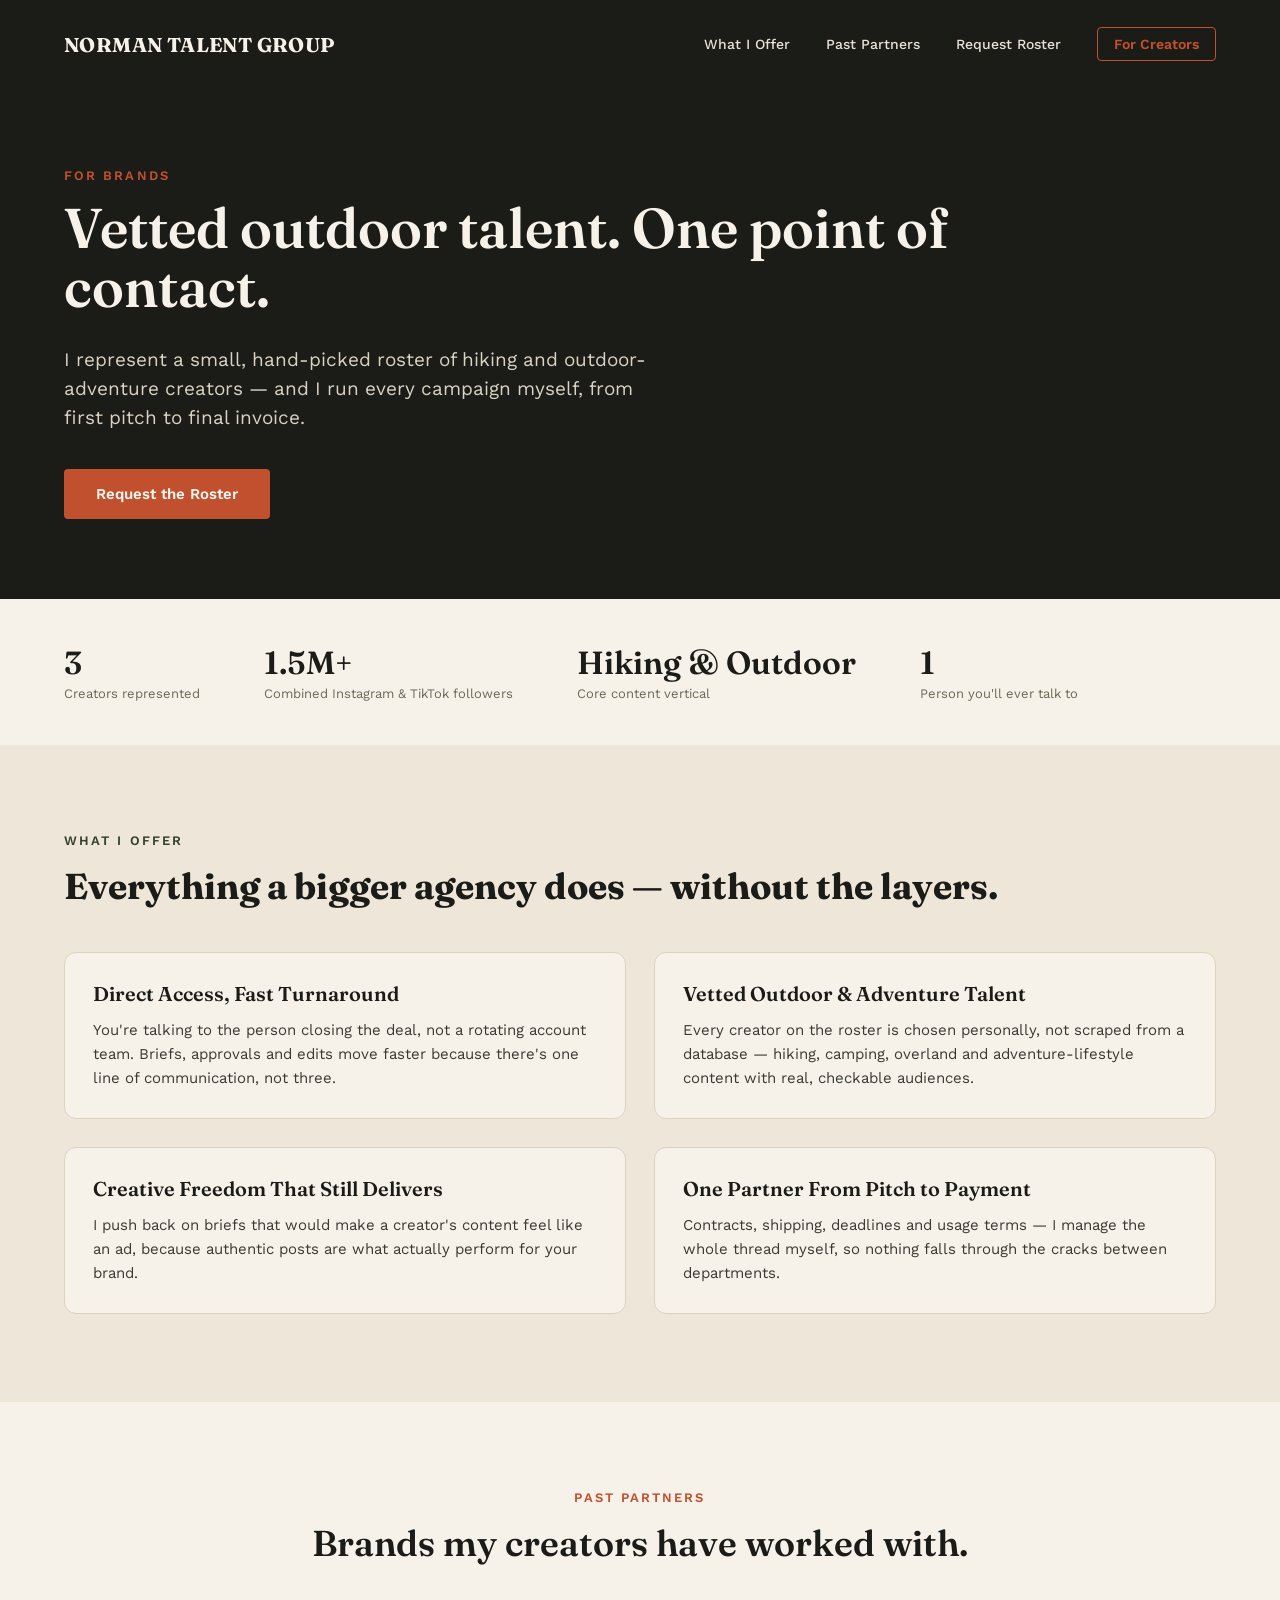
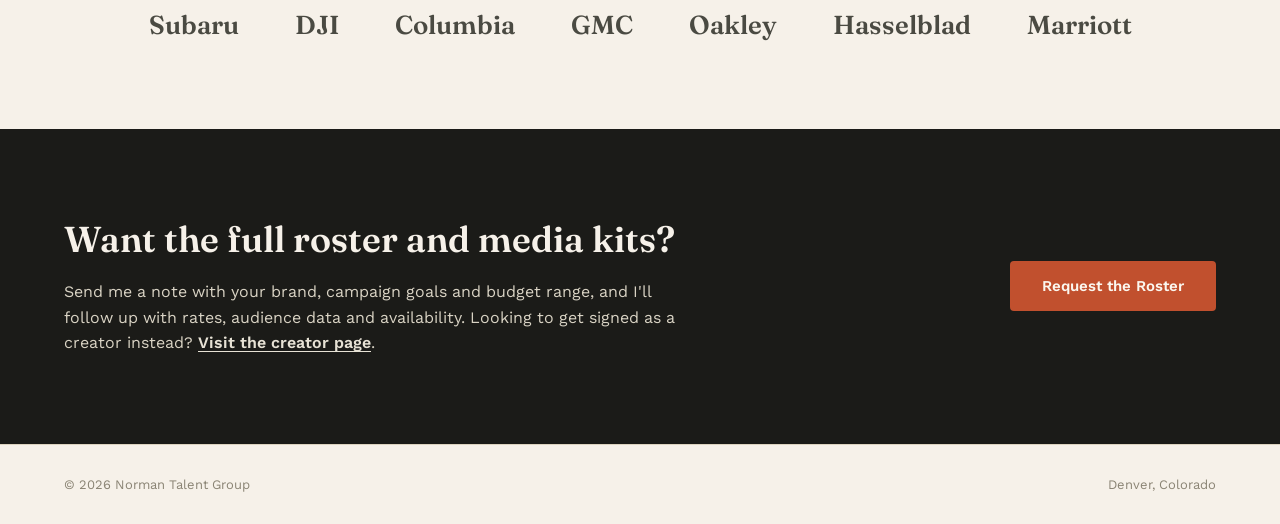
==== for-brands.html @ 7c5a6d5e "Add for-brands.html with initial content" ====
<!doctype html>
<html lang="en">
<head>
<meta charset="utf-8">
<meta name="viewport" content="width=device-width, initial-scale=1">
<title>Norman Talent Group — For Brands</title>
<link rel="stylesheet" href="https://fonts.googleapis.com/css2?family=Fraunces:opsz,wght@9..144,500;9..144,600;9..144,700&family=Work+Sans:wght@400;500;600&display=swap">
<link rel="stylesheet" href="style.css">
</head>
<body>

<div class="nav-bar">
  <div class="nav-inner">
    <a href="index.html" class="nav-logo">NORMAN TALENT GROUP</a>
    <nav class="nav-links">
      <a href="#offer">What I Offer</a>
      <a href="#brand-partners">Past Partners</a>
      <a href="#request">Request Roster</a>
      <a href="index.html" class="nav-cta">For Creators</a>
    </nav>
  </div>

  <div class="hero" style="padding:80px 64px;">
    <div class="hero-inner">
      <div class="eyebrow rust">For Brands</div>
      <h1 style="font-size:56px;">Vetted outdoor talent. One point of contact.</h1>
      <p>I represent a small, hand-picked roster of hiking and outdoor-adventure creators — and I run every campaign myself, from first pitch to final invoice.</p>
      <a href="mailto:partnerships@normantalentgroup.com" class="btn">Request the Roster</a>
    </div>
  </div>
</div>

<div class="stats-bar">
  <div><div class="stat-num">3</div><div class="stat-label">Creators represented</div></div>
  <div><div class="stat-num">1.5M+</div><div class="stat-label">Combined Instagram &amp; TikTok followers</div></div>
  <div><div class="stat-num">Hiking &amp; Outdoor</div><div class="stat-label">Core content vertical</div></div>
  <div><div class="stat-num">1</div><div class="stat-label">Person you'll ever talk to</div></div>
</div>

<div class="offer-section" id="offer">
  <div class="eyebrow pine" style="max-width:1440px;margin:0 auto 16px auto;">What I Offer</div>
  <h2>Everything a bigger agency does — without the layers.</h2>
  <div class="offer-grid">
    <div class="offer-card">
      <h3>Direct Access, Fast Turnaround</h3>
      <p>You're talking to the person closing the deal, not a rotating account team. Briefs, approvals and edits move faster because there's one line of communication, not three.</p>
    </div>
    <div class="offer-card">
      <h3>Vetted Outdoor &amp; Adventure Talent</h3>
      <p>Every creator on the roster is chosen personally, not scraped from a database — hiking, camping, overland and adventure-lifestyle content with real, checkable audiences.</p>
    </div>
    <div class="offer-card">
      <h3>Creative Freedom That Still Delivers</h3>
      <p>I push back on briefs that would make a creator's content feel like an ad, because authentic posts are what actually perform for your brand.</p>
    </div>
    <div class="offer-card">
      <h3>One Partner From Pitch to Payment</h3>
      <p>Contracts, shipping, deadlines and usage terms — I manage the whole thread myself, so nothing falls through the cracks between departments.</p>
    </div>
  </div>
</div>

<div class="brands-section" id="brand-partners">
  <div class="eyebrow rust">Past Partners</div>
  <h2>Brands my creators have worked with.</h2>
  <div class="brand-wall">
    <div>Subaru</div>
    <div>DJI</div>
    <div>Columbia</div>
    <div>GMC</div>
    <div>Oakley</div>
    <div>Hasselblad</div>
    <div>Marriott</div>
  </div>
</div>

<div class="dark-section" id="request">
  <div class="request-band" style="padding:0;">
    <div>
      <h2>Want the full roster and media kits?</h2>
      <p>Send me a note with your brand, campaign goals and budget range, and I'll follow up with rates, audience data and availability. Looking to get signed as a creator instead? <a href="index.html" class="link-underline" style="font-weight:600;color:#E7E2D5;">Visit the creator page</a>.</p>
    </div>
    <a href="mailto:partnerships@normantalentgroup.com" class="btn" style="white-space:nowrap;">Request the Roster</a>
  </div>
</div>

<footer>
  <div>© 2026 Norman Talent Group</div>
  <div>Denver, Colorado</div>
</footer>

</body>
</html>
---- style.css ----
:root {
  --ink: #1B1B18;
  --paper: #F6F1E9;
  --paper-dim: #EDE6D9;
  --rust: #C1502E;
  --pine: #33422B;
  --line: #DCD3BF;
}

* { box-sizing: border-box; }

body {
  margin: 0;
  font-family: 'Work Sans', sans-serif;
  color: var(--ink);
  background: var(--paper);
}

a { color: inherit; text-decoration: none; }
a.link-underline { text-decoration: underline; text-underline-offset: 3px; }

h1, h2, h3 { font-family: 'Fraunces', serif; margin: 0; }

.eyebrow {
  font-size: 13px;
  letter-spacing: 0.16em;
  text-transform: uppercase;
  font-weight: 600;
  margin-bottom: 16px;
}
.eyebrow.rust { color: var(--rust); }
.eyebrow.pine { color: var(--pine); }

.section { padding: 88px 64px; }
.section-narrow { max-width: 1440px; margin: 0 auto; }

.btn {
  display: inline-block;
  background: var(--rust);
  color: #FBF7EF;
  padding: 16px 32px;
  border-radius: 4px;
  font-weight: 600;
  font-size: 15px;
  border: none;
  cursor: pointer;
}

/* NAV */
.nav-bar { background: var(--ink); color: var(--paper); }
.nav-inner {
  display: flex;
  align-items: center;
  justify-content: space-between;
  padding: 0 64px;
  height: 88px;
  max-width: 1440px;
  margin: 0 auto;
}
.nav-logo { font-family: 'Fraunces', serif; font-weight: 700; font-size: 20px; letter-spacing: 0.02em; color: var(--paper); }
.nav-links { display: flex; gap: 36px; align-items: center; flex-wrap: wrap; }
.nav-links a { font-size: 14px; font-weight: 500; color: #E7E2D5; }
.nav-cta { font-weight: 600 !important; color: var(--rust) !important; border: 1px solid var(--rust); padding: 8px 16px; border-radius: 4px; }

/* HERO */
.hero {
  background: var(--ink);
  color: var(--paper);
  padding: 96px 64px;
}
.hero-inner { max-width: 1000px; margin: 0 auto 0 0; }
.hero h1 { font-weight: 600; font-size: 72px; line-height: 1.05; margin-bottom: 28px; }
.hero p { font-size: 19px; line-height: 1.55; max-width: 600px; color: #D9D3C4; margin: 0 0 36px 0; }

/* STORY */
.story {
  display: flex;
  align-items: center;
  gap: 72px;
  padding: 88px 64px;
  max-width: 1440px;
  margin: 0 auto;
  flex-wrap: wrap;
}
.story-text { flex: 1.1; min-width: 320px; }
.story-text h2 { font-size: 36px; font-weight: 600; margin-bottom: 20px; line-height: 1.15; }
.story-text p { font-size: 16px; line-height: 1.65; color: #3A3A34; max-width: 520px; margin: 0; }
.story-photo {
  flex: 1;
  min-width: 280px;
  height: 320px;
  border: 1px solid var(--line);
  border-radius: 10px;
  display: flex; align-items: center; justify-content: center;
  color: #9A9484; font-size: 14px; background: #EFE9DC;
}

/* ROSTER */
.roster-section { background: var(--paper-dim); padding: 88px 64px; }
.roster-section h2 { font-size: 40px; font-weight: 600; margin-bottom: 48px; }
.roster-grid { display: flex; gap: 28px; max-width: 1440px; margin: 0 auto; flex-wrap: wrap; }
.creator-card { flex: 1; min-width: 280px; background: var(--paper); border: 1px solid var(--line); border-radius: 12px; overflow: hidden; }
.creator-photo { height: 190px; background: #DCD3BF; display: flex; align-items: center; justify-content: center; color: #8A8474; font-size: 13px; }
.creator-body { padding: 26px; }
.creator-body h3 { font-size: 23px; margin-bottom: 4px; }
.creator-handle { font-size: 13px; color: var(--rust); font-weight: 600; margin-bottom: 14px; }
.creator-body p { font-size: 14px; color: #3A3A34; line-height: 1.5; margin: 0 0 18px 0; min-height: 63px; }
.creator-stats { display: flex; gap: 18px; border-top: 1px solid var(--line); padding-top: 14px; flex-wrap: wrap; }
.creator-stats .num { font-size: 19px; font-weight: 600; }
.creator-stats .label { font-size: 11px; color: #8A8474; }

/* BRANDS */
.brands-section { padding: 88px 64px; text-align: center; max-width: 1440px; margin: 0 auto; }
.brands-section h2 { font-size: 36px; font-weight: 600; margin-bottom: 44px; }
.brand-wall { display: flex; flex-wrap: wrap; justify-content: center; align-items: center; gap: 56px; }
.brand-wall div { font-family: 'Fraunces', serif; font-size: 26px; font-weight: 600; color: #4A4A42; }

/* SERVICES / OFFER */
.dark-section { background: var(--ink); color: var(--paper); padding: 88px 64px; }
.dark-section h2 { font-size: 36px; font-weight: 600; margin-bottom: 44px; max-width: 1440px; }
.services-grid, .offer-grid { display: flex; gap: 40px; max-width: 1440px; margin: 0 auto; flex-wrap: wrap; }
.services-grid > div, .offer-grid > div { flex: 1; min-width: 240px; }
.services-grid h3, .offer-card h3 { font-size: 20px; font-weight: 600; margin-bottom: 12px; }
.services-grid p { font-size: 15px; line-height: 1.6; color: #D9D3C4; margin: 0; }

.offer-grid { display: grid; grid-template-columns: 1fr 1fr; gap: 28px; max-width: 1440px; margin: 0 auto; }
.offer-card { background: var(--paper); border: 1px solid var(--line); border-radius: 12px; padding: 28px; }
.offer-card p { font-size: 15px; line-height: 1.6; color: #3A3A34; margin: 0; }
.offer-section { background: var(--paper-dim); padding: 88px 64px; }
.offer-section h2 { max-width: 1440px; margin: 0 auto 44px auto; font-size: 36px; }

/* CONTACT */
.contact-section { padding: 80px 64px; display: flex; gap: 80px; max-width: 1440px; margin: 0 auto; flex-wrap: wrap; }
.contact-text { flex: 1; min-width: 300px; }
.contact-text h2 { font-size: 36px; font-weight: 600; margin-bottom: 18px; }
.contact-text p { font-size: 16px; line-height: 1.6; color: #3A3A34; max-width: 420px; margin: 0 0 22px 0; }
.contact-email { font-family: 'Fraunces', serif; font-size: 21px; font-weight: 600; color: var(--rust); }
.contact-form { flex: 1; min-width: 300px; display: flex; flex-direction: column; gap: 14px; }
.form-field { display: flex; flex-direction: column; gap: 6px; }
.form-field label { font-size: 13px; font-weight: 500; color: #3A3A34; }
.form-field input, .form-field textarea {
  border: 1px solid var(--line); border-radius: 4px; padding: 10px 12px;
  font-size: 14px; background: #FFFFFF; font-family: 'Work Sans', sans-serif;
}
.form-field input { height: 40px; padding: 0 12px; }

/* REQUEST (brands page CTA band) */
.request-band {
  background: var(--ink); color: var(--paper);
  padding: 80px 64px; display: flex; align-items: center; justify-content: space-between;
  gap: 64px; max-width: 1440px; margin: 0 auto; flex-wrap: wrap;
}
.request-band h2 { font-size: 36px; font-weight: 600; margin-bottom: 18px; max-width: 640px; }
.request-band p { font-size: 16px; line-height: 1.6; color: #D9D3C4; margin: 0; max-width: 640px; }

/* STATS BAR */
.stats-bar { display: flex; gap: 64px; align-items: center; padding: 44px 64px; max-width: 1440px; margin: 0 auto; flex-wrap: wrap; }
.stats-bar .stat-num { font-family: 'Fraunces', serif; font-size: 32px; font-weight: 600; }
.stats-bar .stat-label { font-size: 13px; color: #6E6858; margin-top: 4px; }

/* FOOTER */
footer {
  border-top: 1px solid var(--line);
  padding: 32px 64px;
  display: flex; align-items: center; justify-content: space-between;
  font-size: 13px; color: #8A8474;
  max-width: 1440px; margin: 0 auto; flex-wrap: wrap; gap: 8px;
}

@media (max-width: 860px) {
  .nav-inner { flex-direction: column; align-items: flex-start; height: auto; padding: 20px 24px; gap: 16px; }
  .nav-links { gap: 18px; }
  .hero, .section, .roster-section, .dark-section, .offer-section, .brands-section, .story, .contact-section, .request-band { padding-left: 24px; padding-right: 24px; }
  .hero h1 { font-size: 44px; }
}
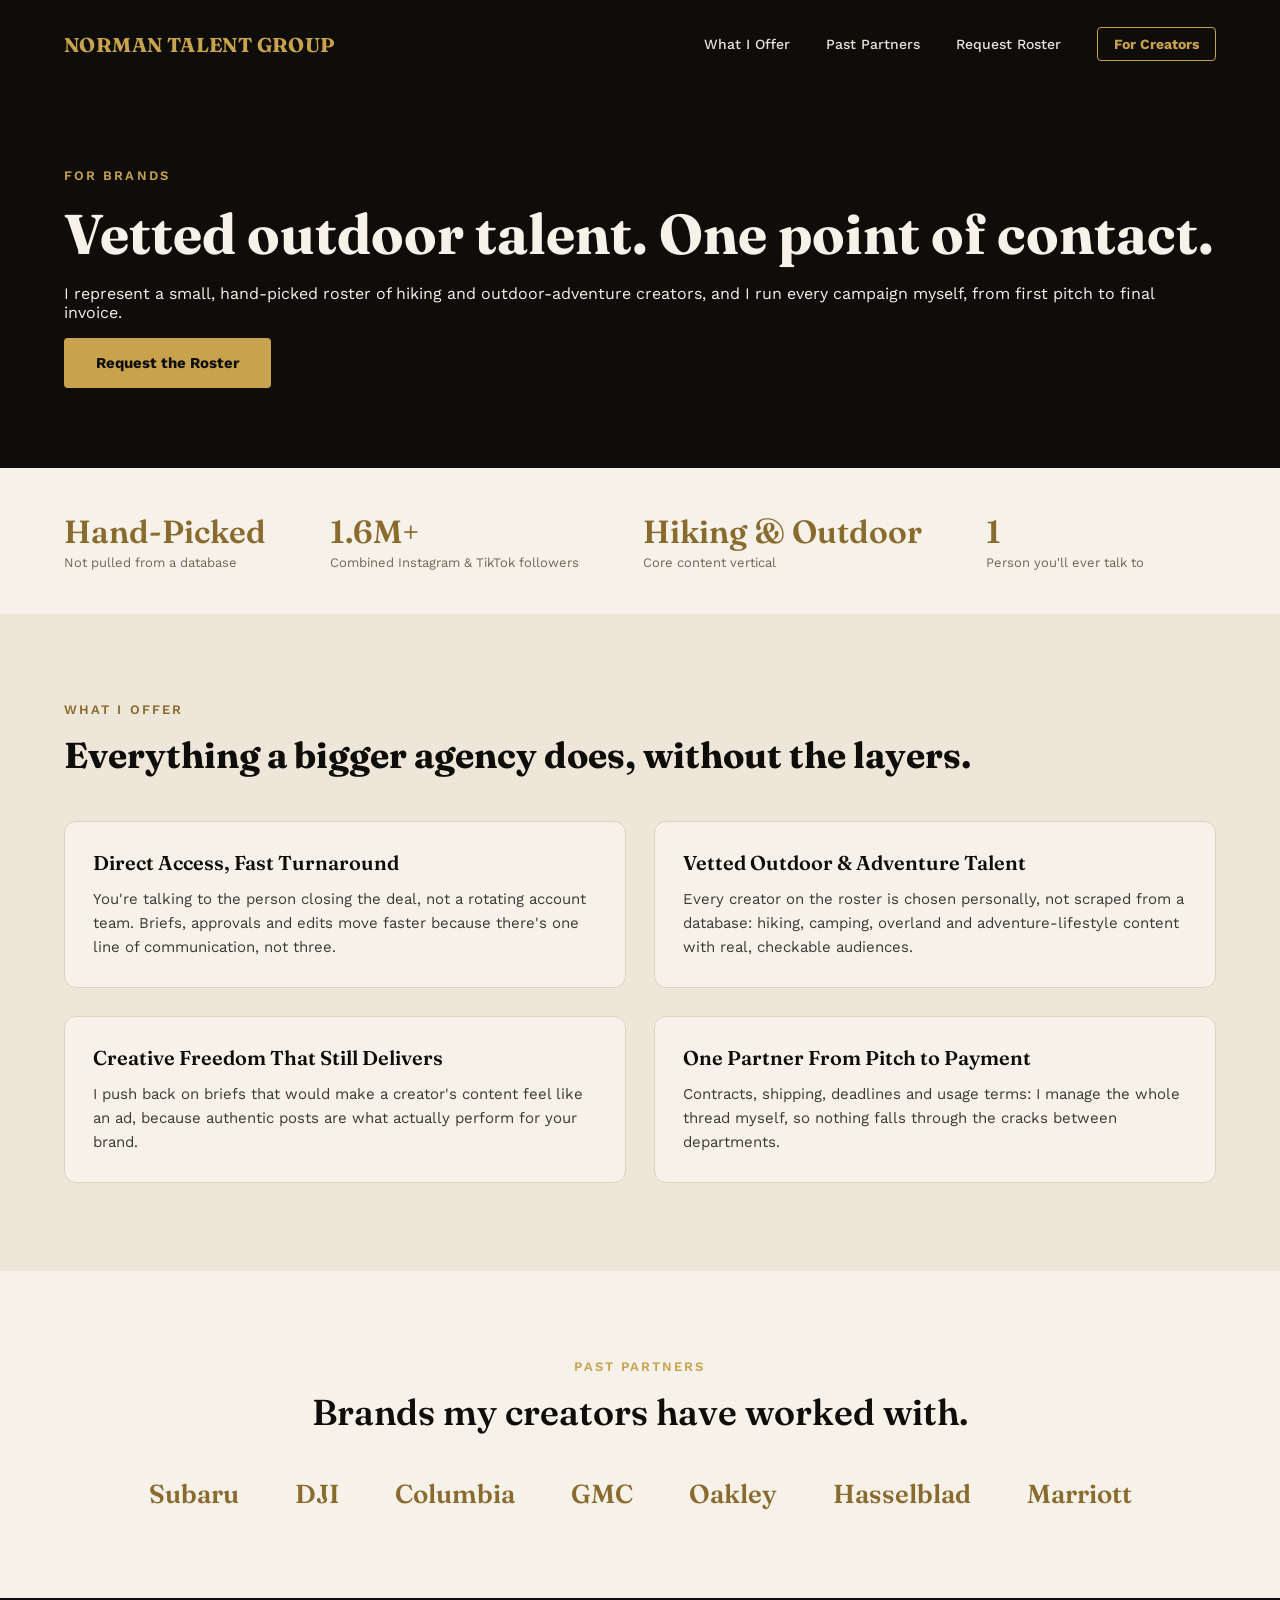
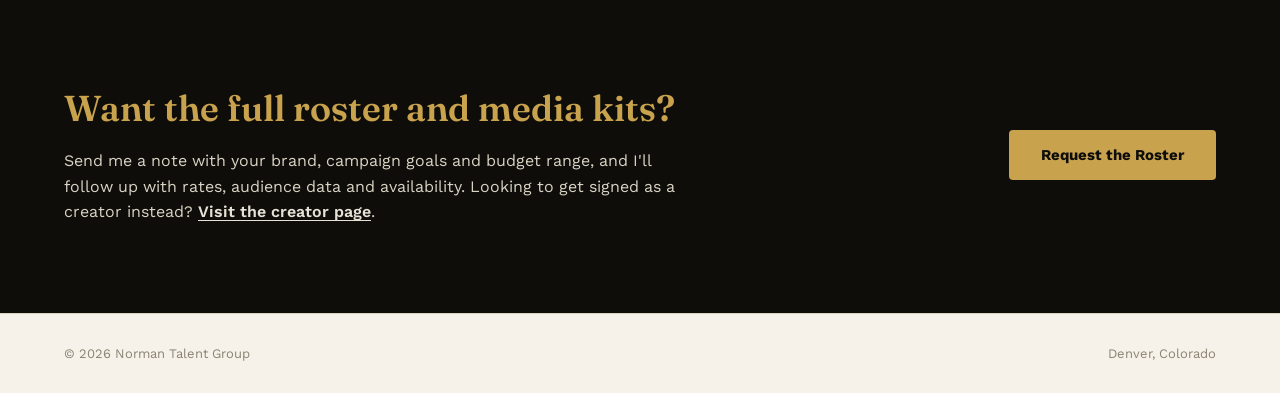
==== commit 76a797e2: "Update title and styling in for-brands.html" ====
--- a/for-brands.html
+++ b/for-brands.html
@@ -3,7 +3,7 @@
 <head>
 <meta charset="utf-8">
 <meta name="viewport" content="width=device-width, initial-scale=1">
-<title>Norman Talent Group — For Brands</title>
+<title>Norman Talent Group | For Brands</title>
 <link rel="stylesheet" href="https://fonts.googleapis.com/css2?family=Fraunces:opsz,wght@9..144,500;9..144,600;9..144,700&family=Work+Sans:wght@400;500;600&display=swap">
 <link rel="stylesheet" href="style.css">
 </head>
@@ -22,24 +22,24 @@
 
   <div class="hero" style="padding:80px 64px;">
     <div class="hero-inner">
-      <div class="eyebrow rust">For Brands</div>
+      <div class="eyebrow gold">For Brands</div>
       <h1 style="font-size:56px;">Vetted outdoor talent. One point of contact.</h1>
-      <p>I represent a small, hand-picked roster of hiking and outdoor-adventure creators — and I run every campaign myself, from first pitch to final invoice.</p>
+      <p>I represent a small, hand-picked roster of hiking and outdoor-adventure creators, and I run every campaign myself, from first pitch to final invoice.</p>
       <a href="mailto:partnerships@normantalentgroup.com" class="btn">Request the Roster</a>
     </div>
   </div>
 </div>
 
 <div class="stats-bar">
-  <div><div class="stat-num">3</div><div class="stat-label">Creators represented</div></div>
-  <div><div class="stat-num">1.5M+</div><div class="stat-label">Combined Instagram &amp; TikTok followers</div></div>
+  <div><div class="stat-num">Hand-Picked</div><div class="stat-label">Not pulled from a database</div></div>
+  <div><div class="stat-num">1.6M+</div><div class="stat-label">Combined Instagram &amp; TikTok followers</div></div>
   <div><div class="stat-num">Hiking &amp; Outdoor</div><div class="stat-label">Core content vertical</div></div>
   <div><div class="stat-num">1</div><div class="stat-label">Person you'll ever talk to</div></div>
 </div>
 
 <div class="offer-section" id="offer">
-  <div class="eyebrow pine" style="max-width:1440px;margin:0 auto 16px auto;">What I Offer</div>
-  <h2>Everything a bigger agency does — without the layers.</h2>
+  <div class="eyebrow gold-dark" style="max-width:1440px;margin:0 auto 16px auto;">What I Offer</div>
+  <h2>Everything a bigger agency does, without the layers.</h2>
   <div class="offer-grid">
     <div class="offer-card">
       <h3>Direct Access, Fast Turnaround</h3>
@@ -47,7 +47,7 @@
     </div>
     <div class="offer-card">
       <h3>Vetted Outdoor &amp; Adventure Talent</h3>
-      <p>Every creator on the roster is chosen personally, not scraped from a database — hiking, camping, overland and adventure-lifestyle content with real, checkable audiences.</p>
+      <p>Every creator on the roster is chosen personally, not scraped from a database: hiking, camping, overland and adventure-lifestyle content with real, checkable audiences.</p>
     </div>
     <div class="offer-card">
       <h3>Creative Freedom That Still Delivers</h3>
@@ -55,13 +55,13 @@
     </div>
     <div class="offer-card">
       <h3>One Partner From Pitch to Payment</h3>
-      <p>Contracts, shipping, deadlines and usage terms — I manage the whole thread myself, so nothing falls through the cracks between departments.</p>
+      <p>Contracts, shipping, deadlines and usage terms: I manage the whole thread myself, so nothing falls through the cracks between departments.</p>
     </div>
   </div>
 </div>
 
 <div class="brands-section" id="brand-partners">
-  <div class="eyebrow rust">Past Partners</div>
+  <div class="eyebrow gold">Past Partners</div>
   <h2>Brands my creators have worked with.</h2>
   <div class="brand-wall">
     <div>Subaru</div>
--- a/style.css
+++ b/style.css
@@ -1,9 +1,9 @@
 :root {
-  --ink: #1B1B18;
+  --ink: #0E0D0A;
   --paper: #F6F1E9;
   --paper-dim: #EDE6D9;
-  --rust: #C1502E;
-  --pine: #33422B;
+  --gold: #C8A24D;
+  --gold-dark: #8A6B2E;
   --line: #DCD3BF;
 }
 
@@ -28,25 +28,24 @@
   font-weight: 600;
   margin-bottom: 16px;
 }
-.eyebrow.rust { color: var(--rust); }
-.eyebrow.pine { color: var(--pine); }
+.eyebrow.gold { color: var(--gold); }
+.eyebrow.gold-dark { color: var(--gold-dark); }
 
 .section { padding: 88px 64px; }
 .section-narrow { max-width: 1440px; margin: 0 auto; }
 
 .btn {
   display: inline-block;
-  background: var(--rust);
-  color: #FBF7EF;
+  background: var(--gold);
+  color: var(--ink);
   padding: 16px 32px;
   border-radius: 4px;
-  font-weight: 600;
+  font-weight: 700;
   font-size: 15px;
   border: none;
   cursor: pointer;
 }
 
-/* NAV */
 .nav-bar { background: var(--ink); color: var(--paper); }
 .nav-inner {
   display: flex;
@@ -57,65 +56,57 @@
   max-width: 1440px;
   margin: 0 auto;
 }
-.nav-logo { font-family: 'Fraunces', serif; font-weight: 700; font-size: 20px; letter-spacing: 0.02em; color: var(--paper); }
+.nav-logo { font-family: 'Fraunces', serif; font-weight: 700; font-size: 20px; letter-spacing: 0.02em; color: var(--gold); }
 .nav-links { display: flex; gap: 36px; align-items: center; flex-wrap: wrap; }
 .nav-links a { font-size: 14px; font-weight: 500; color: #E7E2D5; }
-.nav-cta { font-weight: 600 !important; color: var(--rust) !important; border: 1px solid var(--rust); padding: 8px 16px; border-radius: 4px; }
+.nav-cta { font-weight: 700 !important; color: var(--gold) !important; border: 1px solid var(--gold); padding: 8px 16px; border-radius: 4px; }
 
-/* HERO */
-.hero {
-  background: var(--ink);
-  color: var(--paper);
-  padding: 96px 64px;
+.hero { background: var(--ink); color: var(--paper); display: flex; flex-wrap: wrap; }
+.hero-text { flex: 0 0 620px; max-width: 100%; display: flex; flex-direction: column; justify-content: center; padding: 48px 0 96px 64px; }
+.hero-text h1 {
+  font-weight: 600;
+  font-size: 60px;
+  line-height: 1.06;
+  margin-bottom: 28px;
+  color: var(--gold);
+  text-transform: uppercase;
+  letter-spacing: -0.01em;
 }
-.hero-inner { max-width: 1000px; margin: 0 auto 0 0; }
-.hero h1 { font-weight: 600; font-size: 72px; line-height: 1.05; margin-bottom: 28px; }
-.hero p { font-size: 19px; line-height: 1.55; max-width: 600px; color: #D9D3C4; margin: 0 0 36px 0; }
+.hero-text p { font-size: 18px; line-height: 1.55; color: #D9D3C4; margin: 0 0 36px 0; }
+.hero-photo { flex: 1; min-width: 320px; min-height: 420px; position: relative; overflow: hidden; }
+.hero-photo img { position: absolute; inset: 0; width: 100%; height: 100%; object-fit: cover; }
 
-/* STORY */
-.story {
-  display: flex;
-  align-items: center;
-  gap: 72px;
-  padding: 88px 64px;
-  max-width: 1440px;
-  margin: 0 auto;
-  flex-wrap: wrap;
-}
+.statement-band { background: var(--ink); color: var(--gold); text-align: center; padding: 100px 64px; }
+.statement-band h2 { font-size: 52px; font-weight: 600; text-transform: uppercase; line-height: 1.08; max-width: 1100px; margin: 0 auto 24px auto; }
+.statement-band p { font-size: 17px; color: #D9D3C4; max-width: 560px; margin: 0 auto; line-height: 1.6; }
+
+.story { display: flex; align-items: center; gap: 72px; padding: 88px 64px; max-width: 1440px; margin: 0 auto; flex-wrap: wrap; }
 .story-text { flex: 1.1; min-width: 320px; }
 .story-text h2 { font-size: 36px; font-weight: 600; margin-bottom: 20px; line-height: 1.15; }
 .story-text p { font-size: 16px; line-height: 1.65; color: #3A3A34; max-width: 520px; margin: 0; }
-.story-photo {
-  flex: 1;
-  min-width: 280px;
-  height: 320px;
-  border: 1px solid var(--line);
-  border-radius: 10px;
-  display: flex; align-items: center; justify-content: center;
-  color: #9A9484; font-size: 14px; background: #EFE9DC;
-}
+.story-photo { flex: 1; min-width: 280px; height: 320px; border-radius: 10px; overflow: hidden; }
+.story-photo img { width: 100%; height: 100%; object-fit: cover; object-position: center 25%; }
 
-/* ROSTER */
 .roster-section { background: var(--paper-dim); padding: 88px 64px; }
-.roster-section h2 { font-size: 40px; font-weight: 600; margin-bottom: 48px; }
+.roster-section h2 { font-size: 42px; font-weight: 600; margin-bottom: 16px; }
+.roster-section > .section-narrow > p { font-size: 16px; line-height: 1.6; color: #6E6858; max-width: 680px; margin: 0 0 48px 0; }
 .roster-grid { display: flex; gap: 28px; max-width: 1440px; margin: 0 auto; flex-wrap: wrap; }
 .creator-card { flex: 1; min-width: 280px; background: var(--paper); border: 1px solid var(--line); border-radius: 12px; overflow: hidden; }
-.creator-photo { height: 190px; background: #DCD3BF; display: flex; align-items: center; justify-content: center; color: #8A8474; font-size: 13px; }
+.creator-photo { height: 380px; overflow: hidden; }
+.creator-photo img { width: 100%; height: 100%; object-fit: cover; }
 .creator-body { padding: 26px; }
 .creator-body h3 { font-size: 23px; margin-bottom: 4px; }
-.creator-handle { font-size: 13px; color: var(--rust); font-weight: 600; margin-bottom: 14px; }
+.creator-handle { font-size: 13px; color: var(--gold); font-weight: 600; margin-bottom: 14px; display: inline-block; text-decoration: underline; text-underline-offset: 3px; }
 .creator-body p { font-size: 14px; color: #3A3A34; line-height: 1.5; margin: 0 0 18px 0; min-height: 63px; }
 .creator-stats { display: flex; gap: 18px; border-top: 1px solid var(--line); padding-top: 14px; flex-wrap: wrap; }
 .creator-stats .num { font-size: 19px; font-weight: 600; }
 .creator-stats .label { font-size: 11px; color: #8A8474; }
 
-/* BRANDS */
 .brands-section { padding: 88px 64px; text-align: center; max-width: 1440px; margin: 0 auto; }
 .brands-section h2 { font-size: 36px; font-weight: 600; margin-bottom: 44px; }
 .brand-wall { display: flex; flex-wrap: wrap; justify-content: center; align-items: center; gap: 56px; }
-.brand-wall div { font-family: 'Fraunces', serif; font-size: 26px; font-weight: 600; color: #4A4A42; }
+.brand-wall div { font-family: 'Fraunces', serif; font-size: 26px; font-weight: 600; color: var(--gold-dark); }
 
-/* SERVICES / OFFER */
 .dark-section { background: var(--ink); color: var(--paper); padding: 88px 64px; }
 .dark-section h2 { font-size: 36px; font-weight: 600; margin-bottom: 44px; max-width: 1440px; }
 .services-grid, .offer-grid { display: flex; gap: 40px; max-width: 1440px; margin: 0 auto; flex-wrap: wrap; }
@@ -129,12 +120,11 @@
 .offer-section { background: var(--paper-dim); padding: 88px 64px; }
 .offer-section h2 { max-width: 1440px; margin: 0 auto 44px auto; font-size: 36px; }
 
-/* CONTACT */
 .contact-section { padding: 80px 64px; display: flex; gap: 80px; max-width: 1440px; margin: 0 auto; flex-wrap: wrap; }
 .contact-text { flex: 1; min-width: 300px; }
 .contact-text h2 { font-size: 36px; font-weight: 600; margin-bottom: 18px; }
 .contact-text p { font-size: 16px; line-height: 1.6; color: #3A3A34; max-width: 420px; margin: 0 0 22px 0; }
-.contact-email { font-family: 'Fraunces', serif; font-size: 21px; font-weight: 600; color: var(--rust); }
+.contact-email { font-family: 'Fraunces', serif; font-size: 21px; font-weight: 600; color: var(--gold); }
 .contact-form { flex: 1; min-width: 300px; display: flex; flex-direction: column; gap: 14px; }
 .form-field { display: flex; flex-direction: column; gap: 6px; }
 .form-field label { font-size: 13px; font-weight: 500; color: #3A3A34; }
@@ -144,21 +134,18 @@
 }
 .form-field input { height: 40px; padding: 0 12px; }
 
-/* REQUEST (brands page CTA band) */
 .request-band {
   background: var(--ink); color: var(--paper);
   padding: 80px 64px; display: flex; align-items: center; justify-content: space-between;
   gap: 64px; max-width: 1440px; margin: 0 auto; flex-wrap: wrap;
 }
-.request-band h2 { font-size: 36px; font-weight: 600; margin-bottom: 18px; max-width: 640px; }
+.request-band h2 { font-size: 36px; font-weight: 600; margin-bottom: 18px; max-width: 640px; color: var(--gold); }
 .request-band p { font-size: 16px; line-height: 1.6; color: #D9D3C4; margin: 0; max-width: 640px; }
 
-/* STATS BAR */
 .stats-bar { display: flex; gap: 64px; align-items: center; padding: 44px 64px; max-width: 1440px; margin: 0 auto; flex-wrap: wrap; }
-.stats-bar .stat-num { font-family: 'Fraunces', serif; font-size: 32px; font-weight: 600; }
+.stats-bar .stat-num { font-family: 'Fraunces', serif; font-size: 32px; font-weight: 600; color: var(--gold-dark); }
 .stats-bar .stat-label { font-size: 13px; color: #6E6858; margin-top: 4px; }
 
-/* FOOTER */
 footer {
   border-top: 1px solid var(--line);
   padding: 32px 64px;
@@ -170,6 +157,8 @@
 @media (max-width: 860px) {
   .nav-inner { flex-direction: column; align-items: flex-start; height: auto; padding: 20px 24px; gap: 16px; }
   .nav-links { gap: 18px; }
-  .hero, .section, .roster-section, .dark-section, .offer-section, .brands-section, .story, .contact-section, .request-band { padding-left: 24px; padding-right: 24px; }
-  .hero h1 { font-size: 44px; }
+  .hero-text { padding-left: 24px; }
+  .hero-text h1 { font-size: 38px; }
+  .statement-band h2 { font-size: 32px; }
+  .section, .roster-section, .dark-section, .offer-section, .brands-section, .story, .contact-section, .request-band, .statement-band { padding-left: 24px; padding-right: 24px; }
 }
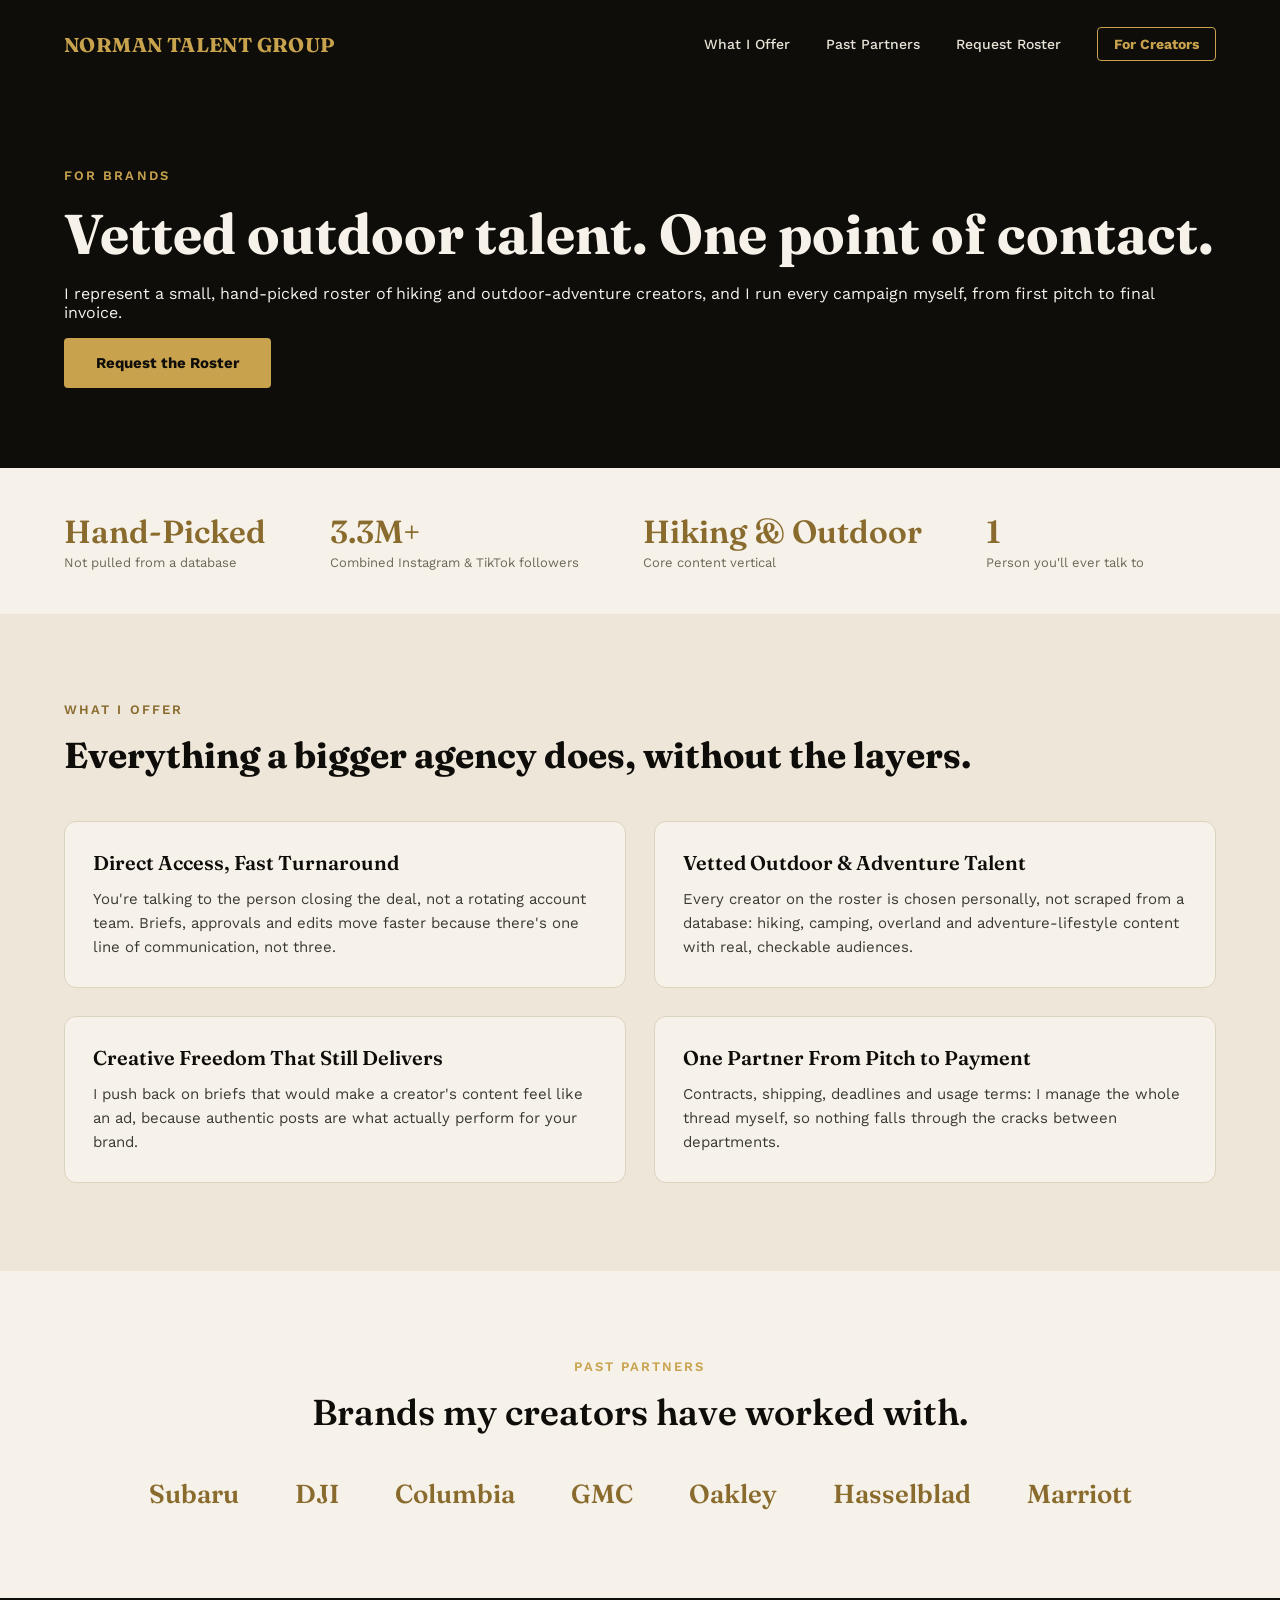
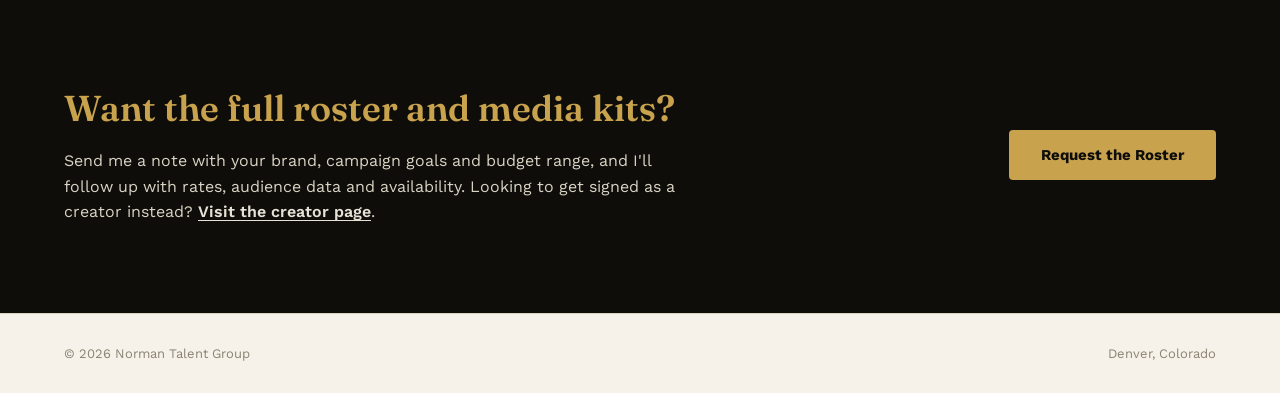
==== commit ee4d83b0: "Roster: 8 creators driven by creators.json, live follower counts Move creator data out of index.html" ====
--- a/for-brands.html
+++ b/for-brands.html
@@ -32,7 +32,7 @@
 
 <div class="stats-bar">
   <div><div class="stat-num">Hand-Picked</div><div class="stat-label">Not pulled from a database</div></div>
-  <div><div class="stat-num">1.6M+</div><div class="stat-label">Combined Instagram &amp; TikTok followers</div></div>
+  <div><div class="stat-num" data-combined-followers>3.3M+</div><div class="stat-label">Combined Instagram &amp; TikTok followers</div></div>
   <div><div class="stat-num">Hiking &amp; Outdoor</div><div class="stat-label">Core content vertical</div></div>
   <div><div class="stat-num">1</div><div class="stat-label">Person you'll ever talk to</div></div>
 </div>
@@ -89,5 +89,6 @@
   <div>Denver, Colorado</div>
 </footer>
 
+<script src="roster.js"></script>
 </body>
 </html>
--- a/style.css
+++ b/style.css
@@ -73,8 +73,9 @@
   letter-spacing: -0.01em;
 }
 .hero-text p { font-size: 18px; line-height: 1.55; color: #D9D3C4; margin: 0 0 36px 0; }
+.hero-text .btn { margin-top: 8px; }
 .hero-photo { flex: 1; min-width: 320px; min-height: 420px; position: relative; overflow: hidden; }
-.hero-photo img { position: absolute; inset: 0; width: 100%; height: 100%; object-fit: cover; }
+.hero-photo img { position: absolute; inset: 0; width: 100%; height: 100%; object-fit: cover; object-position: top center; }
 
 .statement-band { background: var(--ink); color: var(--gold); text-align: center; padding: 100px 64px; }
 .statement-band h2 { font-size: 52px; font-weight: 600; text-transform: uppercase; line-height: 1.08; max-width: 1100px; margin: 0 auto 24px auto; }
@@ -162,3 +163,7 @@
   .statement-band h2 { font-size: 32px; }
   .section, .roster-section, .dark-section, .offer-section, .brands-section, .story, .contact-section, .request-band, .statement-band { padding-left: 24px; padding-right: 24px; }
 }
+.creator-kit { display: inline-block; margin-top: 14px; font-size: 13px; font-weight: 600; color: var(--gold); }
+.roster-grid .creator-card { flex: 1 1 280px; max-width: calc(25% - 21px); }
+@media (max-width: 1100px) { .roster-grid .creator-card { max-width: calc(50% - 14px); } }
+@media (max-width: 640px) { .roster-grid .creator-card { max-width: none; } }
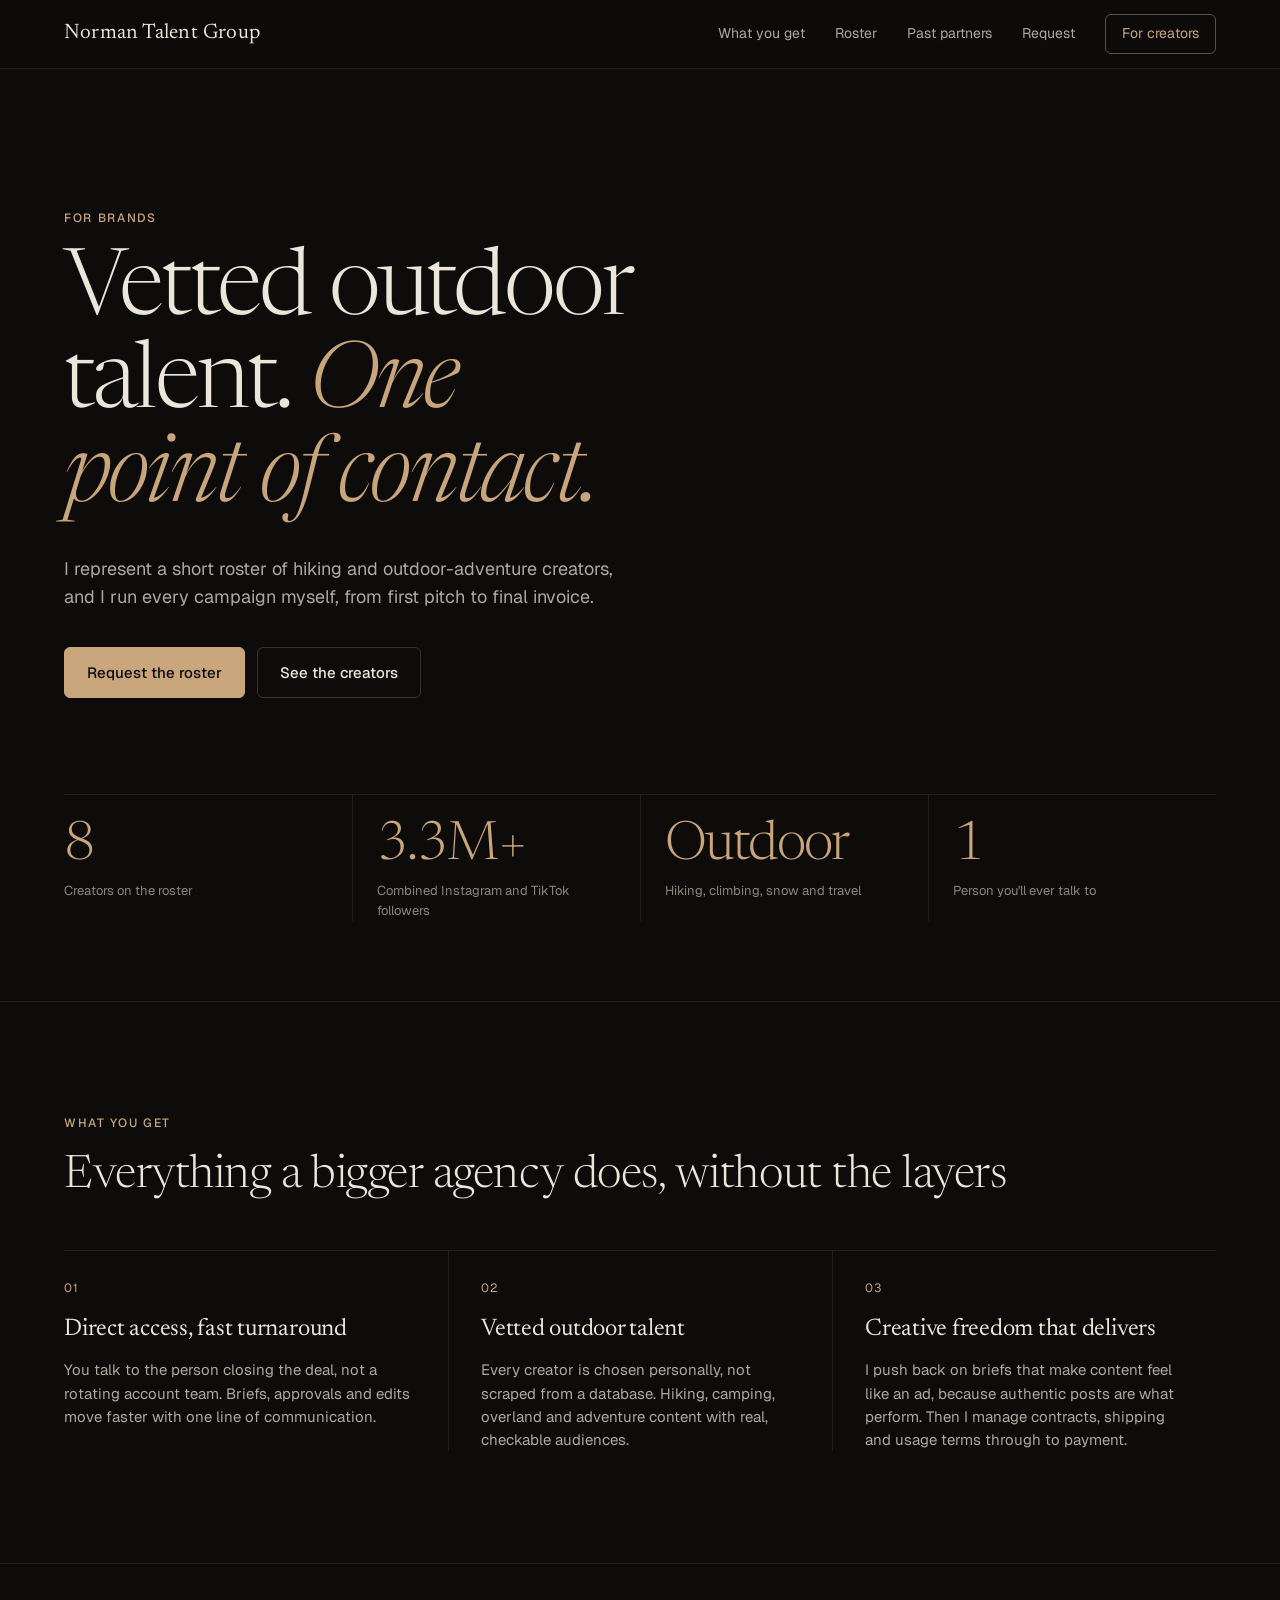
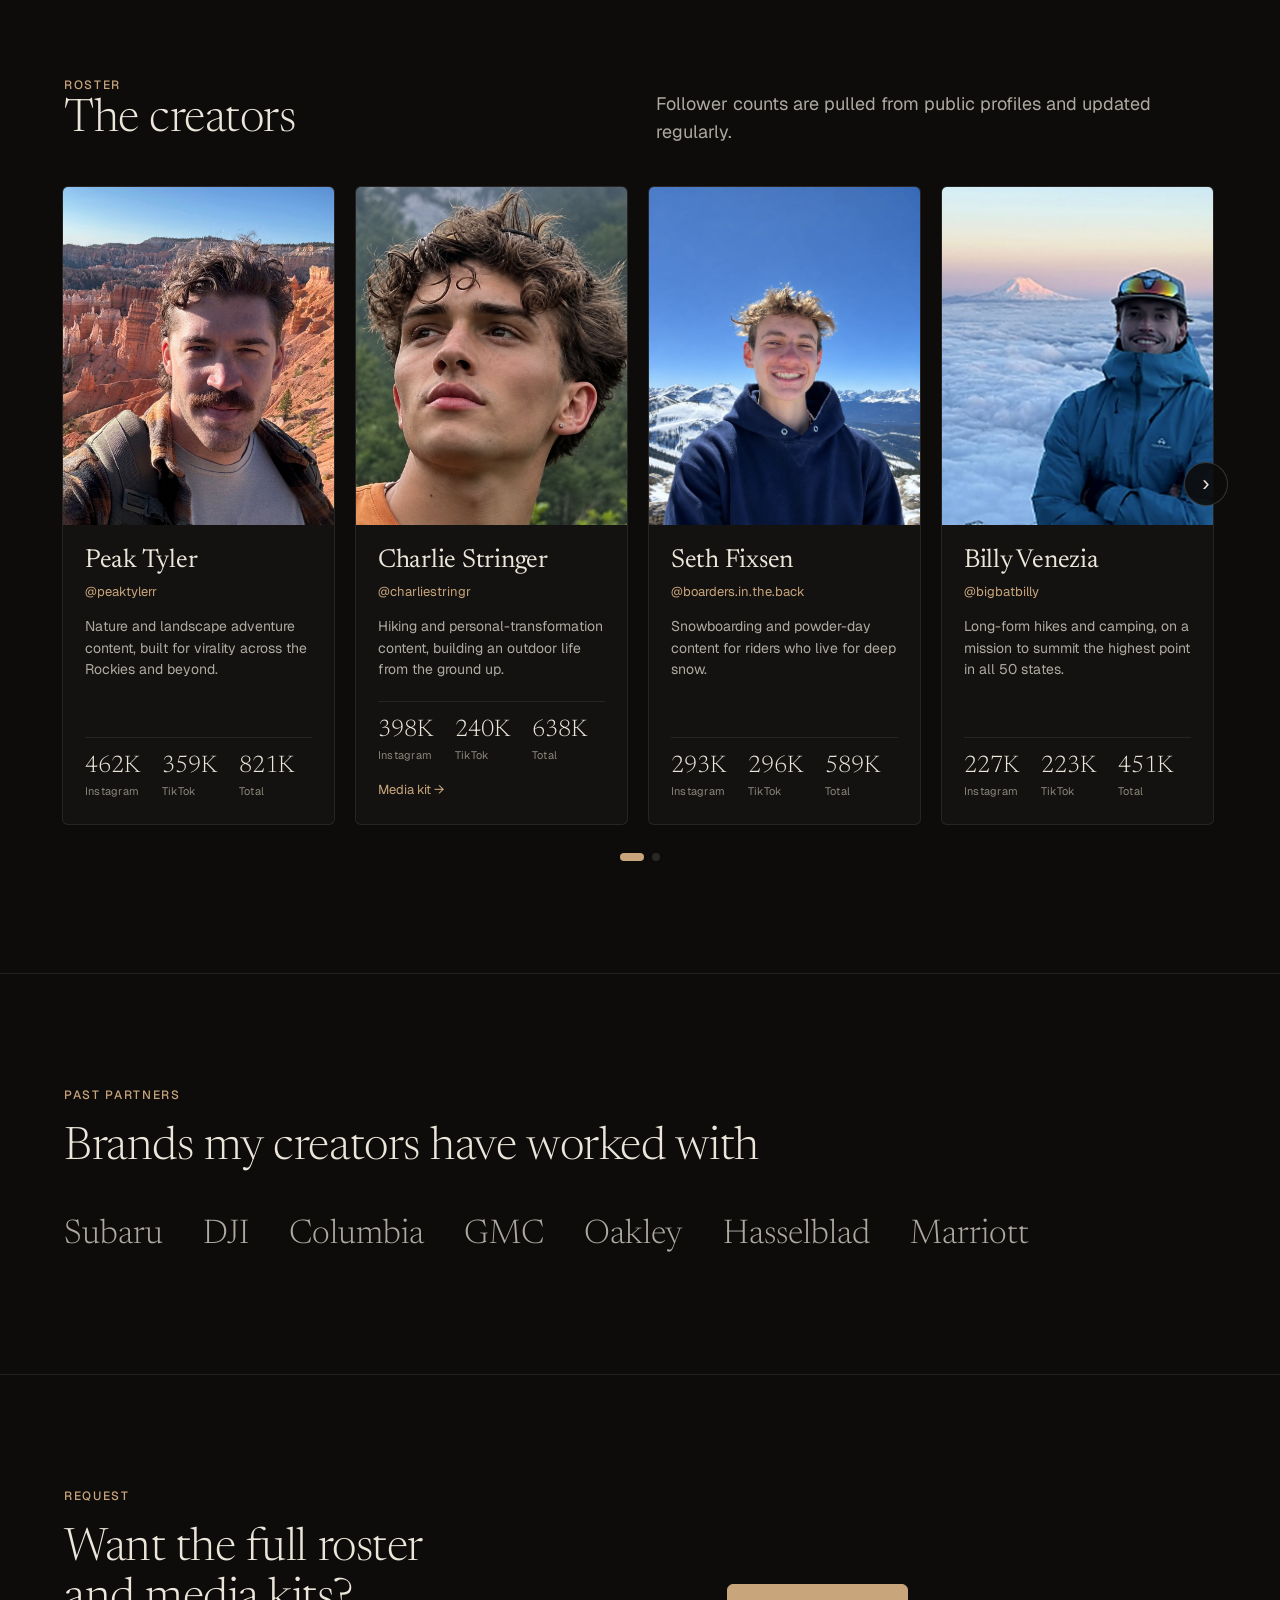
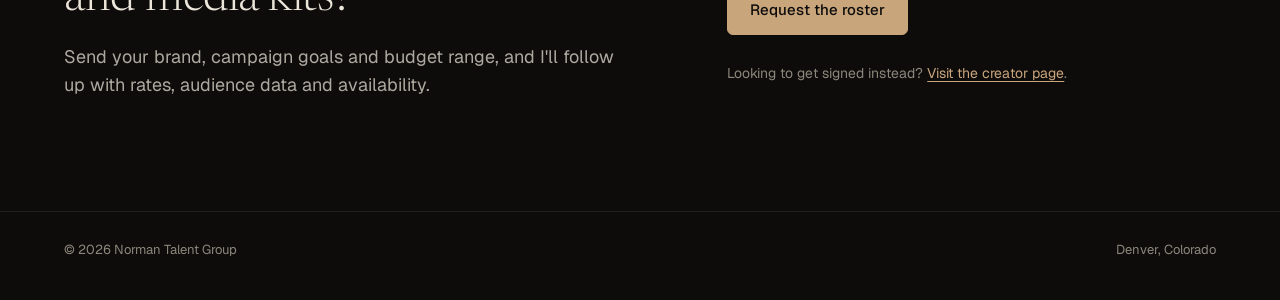
==== commit ba33f3f6: "Redesign in Basecamp's dark editorial style; roster carousel; clickable socials - New dark theme (Ne" ====
--- a/for-brands.html
+++ b/for-brands.html
@@ -3,92 +3,70 @@
 <head>
 <meta charset="utf-8">
 <meta name="viewport" content="width=device-width, initial-scale=1">
-<title>Norman Talent Group | For Brands</title>
-<link rel="stylesheet" href="https://fonts.googleapis.com/css2?family=Fraunces:opsz,wght@9..144,500;9..144,600;9..144,700&family=Work+Sans:wght@400;500;600&display=swap">
-<link rel="stylesheet" href="style.css">
+<title>For brands | Norman Talent Group</title>
+<meta name="description" content="Vetted outdoor and adventure creators with real, checkable audiences. One point of contact from pitch to payment.">
+<meta name="theme-color" content="#0d0c0b">
+<link rel="preconnect" href="https://fonts.googleapis.com">
+<link rel="preconnect" href="https://fonts.gstatic.com" crossorigin>
+<link rel="stylesheet" href="https://fonts.googleapis.com/css2?family=Newsreader:ital,opsz,wght@0,6..72,300..500;1,6..72,300..500&family=Geist:wght@300..600&display=swap">
+<link rel="stylesheet" href="style.css?v=6">
 </head>
 <body>
+<header class="nav"><div class="wrap">
+  <a href="index.html" class="wordmark">Norman Talent Group</a>
+  <nav class="nav-links" aria-label="Main"><a href="#offer">What you get</a><a href="#roster">Roster</a><a href="#partners">Past partners</a><a href="#request">Request</a><a href="index.html" class="nav-cta">For creators</a></nav>
+</div></header>
 
-<div class="nav-bar">
-  <div class="nav-inner">
-    <a href="index.html" class="nav-logo">NORMAN TALENT GROUP</a>
-    <nav class="nav-links">
-      <a href="#offer">What I Offer</a>
-      <a href="#brand-partners">Past Partners</a>
-      <a href="#request">Request Roster</a>
-      <a href="index.html" class="nav-cta">For Creators</a>
-    </nav>
+<main>
+<section class="hero"><div class="wrap">
+  <p class="eyebrow">For brands</p>
+  <h1>Vetted outdoor talent. <em>One point of contact.</em></h1>
+  <p class="lede">I represent a short roster of hiking and outdoor-adventure creators, and I run every campaign myself, from first pitch to final invoice.</p>
+  <div class="cta-row"><a class="btn" href="mailto:partnerships@normantalentgroup.com?subject=Roster%20request">Request the roster</a><a class="btn ghost" href="#roster">See the creators</a></div>
+  <div class="stats">
+    <div><div class="big" data-creator-count>8</div><div class="cap">Creators on the roster</div></div>
+    <div><div class="big" data-combined-followers>3.3M+</div><div class="cap">Combined Instagram and TikTok followers</div></div>
+    <div><div class="big">Outdoor</div><div class="cap">Hiking, climbing, snow and travel</div></div>
+    <div><div class="big">1</div><div class="cap">Person you'll ever talk to</div></div>
   </div>
+</div></section>
 
-  <div class="hero" style="padding:80px 64px;">
-    <div class="hero-inner">
-      <div class="eyebrow gold">For Brands</div>
-      <h1 style="font-size:56px;">Vetted outdoor talent. One point of contact.</h1>
-      <p>I represent a small, hand-picked roster of hiking and outdoor-adventure creators, and I run every campaign myself, from first pitch to final invoice.</p>
-      <a href="mailto:partnerships@normantalentgroup.com" class="btn">Request the Roster</a>
-    </div>
+<section class="section" id="offer"><div class="wrap">
+  <p class="eyebrow">What you get</p>
+  <h2>Everything a bigger agency does, without the layers</h2>
+  <div class="steps">
+    <div class="step"><div class="n">01</div><h3>Direct access, fast turnaround</h3><p>You talk to the person closing the deal, not a rotating account team. Briefs, approvals and edits move faster with one line of communication.</p></div>
+    <div class="step"><div class="n">02</div><h3>Vetted outdoor talent</h3><p>Every creator is chosen personally, not scraped from a database. Hiking, camping, overland and adventure content with real, checkable audiences.</p></div>
+    <div class="step"><div class="n">03</div><h3>Creative freedom that delivers</h3><p>I push back on briefs that make content feel like an ad, because authentic posts are what perform. Then I manage contracts, shipping and usage terms through to payment.</p></div>
   </div>
-</div>
+</div></section>
 
-<div class="stats-bar">
-  <div><div class="stat-num">Hand-Picked</div><div class="stat-label">Not pulled from a database</div></div>
-  <div><div class="stat-num" data-combined-followers>3.3M+</div><div class="stat-label">Combined Instagram &amp; TikTok followers</div></div>
-  <div><div class="stat-num">Hiking &amp; Outdoor</div><div class="stat-label">Core content vertical</div></div>
-  <div><div class="stat-num">1</div><div class="stat-label">Person you'll ever talk to</div></div>
-</div>
+<section class="section" id="roster"><div class="wrap">
+  <div class="roster-head"><div><p class="eyebrow">Roster</p><h2>The creators</h2></div>
+  <p class="lede">Follower counts are pulled from public profiles and updated regularly.</p></div>
+  <div class="carousel" id="roster-carousel">
+        <button class="carousel-btn carousel-prev" aria-label="Previous creators">&#8249;</button>
+        <div class="roster-grid" id="roster-grid" tabindex="0" aria-label="Creator roster"></div>
+        <button class="carousel-btn carousel-next" aria-label="Next creators">&#8250;</button>
+        <div class="carousel-dots" id="roster-dots"></div>
+      </div>
+</div></section>
 
-<div class="offer-section" id="offer">
-  <div class="eyebrow gold-dark" style="max-width:1440px;margin:0 auto 16px auto;">What I Offer</div>
-  <h2>Everything a bigger agency does, without the layers.</h2>
-  <div class="offer-grid">
-    <div class="offer-card">
-      <h3>Direct Access, Fast Turnaround</h3>
-      <p>You're talking to the person closing the deal, not a rotating account team. Briefs, approvals and edits move faster because there's one line of communication, not three.</p>
-    </div>
-    <div class="offer-card">
-      <h3>Vetted Outdoor &amp; Adventure Talent</h3>
-      <p>Every creator on the roster is chosen personally, not scraped from a database: hiking, camping, overland and adventure-lifestyle content with real, checkable audiences.</p>
-    </div>
-    <div class="offer-card">
-      <h3>Creative Freedom That Still Delivers</h3>
-      <p>I push back on briefs that would make a creator's content feel like an ad, because authentic posts are what actually perform for your brand.</p>
-    </div>
-    <div class="offer-card">
-      <h3>One Partner From Pitch to Payment</h3>
-      <p>Contracts, shipping, deadlines and usage terms: I manage the whole thread myself, so nothing falls through the cracks between departments.</p>
-    </div>
+<section class="section" id="partners"><div class="wrap">
+  <p class="eyebrow">Past partners</p>
+  <h2>Brands my creators have worked with</h2>
+  <ul class="brand-list"><li>Subaru</li><li>DJI</li><li>Columbia</li><li>GMC</li><li>Oakley</li><li>Hasselblad</li><li>Marriott</li></ul>
+</div></section>
+
+<section class="section" id="request"><div class="wrap contact">
+  <div><p class="eyebrow">Request</p><h2>Want the full roster and media kits?</h2><p class="lede">Send your brand, campaign goals and budget range, and I'll follow up with rates, audience data and availability.</p></div>
+  <div class="links">
+    <a class="btn" href="mailto:partnerships@normantalentgroup.com?subject=Roster%20request">Request the roster</a>
+    <p class="alt">Looking to get signed instead? <a href="index.html">Visit the creator page</a>.</p>
   </div>
-</div>
-
-<div class="brands-section" id="brand-partners">
-  <div class="eyebrow gold">Past Partners</div>
-  <h2>Brands my creators have worked with.</h2>
-  <div class="brand-wall">
-    <div>Subaru</div>
-    <div>DJI</div>
-    <div>Columbia</div>
-    <div>GMC</div>
-    <div>Oakley</div>
-    <div>Hasselblad</div>
-    <div>Marriott</div>
-  </div>
-</div>
-
-<div class="dark-section" id="request">
-  <div class="request-band" style="padding:0;">
-    <div>
-      <h2>Want the full roster and media kits?</h2>
-      <p>Send me a note with your brand, campaign goals and budget range, and I'll follow up with rates, audience data and availability. Looking to get signed as a creator instead? <a href="index.html" class="link-underline" style="font-weight:600;color:#E7E2D5;">Visit the creator page</a>.</p>
-    </div>
-    <a href="mailto:partnerships@normantalentgroup.com" class="btn" style="white-space:nowrap;">Request the Roster</a>
-  </div>
-</div>
-
-<footer>
-  <div>© 2026 Norman Talent Group</div>
-  <div>Denver, Colorado</div>
-</footer>
-
-<script src="roster.js"></script>
+</div></section>
+</main>
+<footer><div class="wrap"><div>&copy; 2026 Norman Talent Group</div><div>Denver, Colorado</div></div></footer>
+<script src="roster.js?v=4"></script>
 </body>
 </html>
--- a/style.css
+++ b/style.css
@@ -1,169 +1,125 @@
+/* Norman Talent Group: dark editorial theme, shared tokens with Basecamp */
 :root {
-  --ink: #0E0D0A;
-  --paper: #F6F1E9;
-  --paper-dim: #EDE6D9;
-  --gold: #C8A24D;
-  --gold-dark: #8A6B2E;
-  --line: #DCD3BF;
+  --bg: #0d0c0b; --s1: #131210; --s2: #1a1916; --s3: #2a2824;
+  --ink: #ECE6DA; --ink2: rgba(236,230,218,.72); --muted: #8C867B;
+  --line: rgba(236,230,218,.09); --hair: rgba(236,230,218,.18);
+  --clay: #C9A57C; --clayfaint: rgba(201,165,124,.12); --clayline: rgba(201,165,124,.45);
+  --display: "Newsreader", "Iowan Old Style", Georgia, serif;
+  --body: "Geist", -apple-system, BlinkMacSystemFont, "Helvetica Neue", sans-serif;
+  --r: 6px; --pad: clamp(20px, 5vw, 64px); --max: 1280px;
 }
+* { box-sizing: border-box; }
+html { scroll-behavior: smooth; }
+@media (prefers-reduced-motion: reduce) { html { scroll-behavior: auto; } .roster-grid { scroll-behavior: auto !important; } }
+body { margin: 0; background: var(--bg); color: var(--ink); font-family: var(--body); font-size: 16px; line-height: 1.55; -webkit-font-smoothing: antialiased; }
+a { color: inherit; text-decoration: none; }
+a:focus-visible, button:focus-visible, .roster-grid:focus-visible { outline: 2px solid var(--clay); outline-offset: 3px; border-radius: 3px; }
+h1, h2, h3 { font-family: var(--display); font-weight: 400; margin: 0; text-wrap: balance; letter-spacing: -.01em; }
+img { display: block; max-width: 100%; }
 
-* { box-sizing: border-box; }
+.wrap { max-width: var(--max); margin: 0 auto; padding: 0 var(--pad); }
+.section { padding: clamp(64px, 9vw, 112px) 0; border-top: 1px solid var(--line); }
+.eyebrow { font-size: 12px; letter-spacing: .14em; text-transform: uppercase; color: var(--clay); margin: 0 0 18px; font-weight: 500; }
+.lede { font-size: 18px; color: var(--ink2); max-width: 560px; margin: 0; }
+.section h2 { font-size: clamp(30px, 4vw, 46px); font-weight: 300; line-height: 1.1; margin-bottom: 18px; }
 
-body {
-  margin: 0;
-  font-family: 'Work Sans', sans-serif;
-  color: var(--ink);
-  background: var(--paper);
+.btn { display: inline-flex; align-items: center; gap: 8px; padding: 13px 22px; border-radius: var(--r); font-size: 15px; font-weight: 500; border: 1px solid var(--clay); background: var(--clay); color: var(--bg); cursor: pointer; transition: background .15s, color .15s; }
+.btn:hover { background: transparent; color: var(--clay); }
+.btn.ghost { background: transparent; color: var(--ink); border-color: var(--hair); }
+.btn.ghost:hover { border-color: var(--clay); color: var(--clay); }
+
+/* nav */
+.nav { position: sticky; top: 0; z-index: 10; background: rgba(13,12,11,.88); backdrop-filter: blur(10px); border-bottom: 1px solid var(--line); }
+.nav .wrap { display: flex; align-items: center; justify-content: space-between; height: 68px; gap: 24px; }
+.wordmark { font-family: var(--display); font-size: 21px; font-weight: 400; letter-spacing: .01em; }
+.nav-links { display: flex; align-items: center; gap: 30px; font-size: 14px; color: var(--ink2); }
+.nav-links a:hover { color: var(--ink); }
+.nav-links .nav-cta { color: var(--clay); border: 1px solid var(--clayline); padding: 8px 16px; border-radius: var(--r); }
+.nav-links .nav-cta:hover { background: var(--clayfaint); }
+
+/* hero */
+.hero { padding: clamp(72px, 11vw, 140px) 0 clamp(48px, 7vw, 80px); }
+.hero h1 { font-size: clamp(42px, 7.2vw, 92px); font-weight: 300; line-height: 1.02; letter-spacing: -.03em; max-width: 14ch; margin-bottom: 28px; }
+.hero h1 em { font-style: italic; color: var(--clay); }
+.hero .lede { margin-bottom: 36px; }
+.cta-row { display: flex; gap: 12px; flex-wrap: wrap; }
+.stats { display: grid; grid-template-columns: repeat(4, 1fr); margin-top: clamp(56px, 8vw, 96px); border-top: 1px solid var(--line); }
+.stats > div { padding: 24px 24px 0 0; }
+.stats > div + div { padding-left: 24px; border-left: 1px solid var(--line); }
+.stats .big { font-family: var(--display); font-weight: 300; font-size: clamp(34px, 4.4vw, 54px); line-height: 1; letter-spacing: -.03em; color: var(--clay); font-variant-numeric: tabular-nums; }
+.stats .cap { margin-top: 8px; font-size: 13px; color: var(--muted); }
+
+/* roster carousel */
+.roster-head { display: flex; align-items: flex-end; justify-content: space-between; gap: 24px; flex-wrap: wrap; margin-bottom: 40px; }
+.roster-head p { margin: 0; }
+.carousel { position: relative; }
+.roster-grid { display: flex; gap: 20px; overflow-x: auto; scroll-snap-type: x mandatory; scroll-behavior: smooth; scrollbar-width: none; padding: 2px; margin: -2px; }
+.roster-grid::-webkit-scrollbar { display: none; }
+.creator-card { flex: 0 0 calc((100% - 60px) / 4); scroll-snap-align: start; background: var(--s1); border: 1px solid var(--line); border-radius: var(--r); overflow: hidden; display: flex; flex-direction: column; transition: border-color .15s; }
+.creator-card:hover { border-color: var(--hair); }
+.creator-photo { aspect-ratio: 4 / 5; overflow: hidden; background: var(--s2); }
+.creator-photo img { width: 100%; height: 100%; object-fit: cover; object-position: center 25%; }
+.creator-body { padding: 22px 22px 24px; display: flex; flex-direction: column; flex: 1; }
+.creator-body h3 { font-size: 26px; font-weight: 400; line-height: 1.1; }
+.creator-handle { font-size: 13px; color: var(--clay); margin: 6px 0 14px; align-self: flex-start; }
+.creator-handle:hover { text-decoration: underline; text-underline-offset: 3px; }
+.creator-body p { font-size: 14px; color: var(--ink2); margin: 0 0 20px; flex: 1; }
+.creator-stats { display: flex; gap: 22px; border-top: 1px solid var(--line); padding-top: 16px; flex-wrap: wrap; }
+.creator-stats .num { font-family: var(--display); font-size: 24px; font-weight: 300; line-height: 1; font-variant-numeric: tabular-nums; }
+.creator-stats .label { font-size: 11px; color: var(--muted); margin-top: 5px; letter-spacing: .02em; }
+.creator-stats .stat-link { color: inherit; }
+.creator-stats .stat-link:hover .num, .creator-stats .stat-link:hover .label { color: var(--clay); }
+.creator-kit { margin-top: 16px; font-size: 13px; color: var(--clay); align-self: flex-start; }
+.creator-kit:hover { text-decoration: underline; text-underline-offset: 3px; }
+.carousel-btn { position: absolute; top: calc(50% - 60px); z-index: 2; width: 44px; height: 44px; border-radius: 50%; border: 1px solid var(--hair); background: rgba(13,12,11,.9); color: var(--ink); font-size: 22px; line-height: 1; cursor: pointer; }
+.carousel-btn:hover { border-color: var(--clay); color: var(--clay); }
+.carousel-btn[disabled] { opacity: 0; pointer-events: none; }
+.carousel-prev { left: -12px; } .carousel-next { right: -12px; }
+.carousel-dots { display: flex; justify-content: center; gap: 8px; margin-top: 28px; }
+.carousel-dots button { width: 8px; height: 8px; padding: 0; border-radius: 4px; border: 0; background: var(--s3); cursor: pointer; transition: width .2s, background .2s; }
+.carousel-dots button.on { background: var(--clay); width: 24px; }
+
+/* how it works */
+.steps { display: grid; grid-template-columns: repeat(3, 1fr); gap: 0; margin-top: 48px; border-top: 1px solid var(--line); }
+.step { padding: 28px 32px 0 0; }
+.step + .step { padding-left: 32px; border-left: 1px solid var(--line); }
+.step .n { font-size: 12px; color: var(--clay); letter-spacing: .1em; margin-bottom: 14px; }
+.step h3 { font-size: 24px; margin-bottom: 10px; }
+.step p { margin: 0; color: var(--ink2); font-size: 15px; }
+
+/* about */
+.about { display: grid; grid-template-columns: 1.2fr 1fr; gap: clamp(32px, 6vw, 88px); align-items: center; }
+.about p { color: var(--ink2); max-width: 540px; margin: 0; }
+.about-photo { aspect-ratio: 4 / 5; border-radius: var(--r); overflow: hidden; border: 1px solid var(--line); }
+.about-photo img { width: 100%; height: 100%; object-fit: cover; object-position: center 25%; }
+
+/* brands */
+.brand-list { display: flex; flex-wrap: wrap; gap: 14px 40px; margin: 36px 0 0; padding: 0; list-style: none; }
+.brand-list li { font-family: var(--display); font-size: clamp(24px, 3vw, 34px); font-weight: 300; color: var(--ink2); }
+
+/* contact */
+.contact { display: grid; grid-template-columns: 1.2fr 1fr; gap: clamp(32px, 6vw, 88px); align-items: end; }
+.contact .links { display: flex; flex-direction: column; gap: 14px; align-items: flex-start; }
+.contact .alt { color: var(--muted); font-size: 14px; }
+.contact .alt a { color: var(--clay); text-decoration: underline; text-underline-offset: 3px; }
+
+footer { border-top: 1px solid var(--line); padding: 28px 0 40px; color: var(--muted); font-size: 13px; }
+footer .wrap { display: flex; justify-content: space-between; gap: 16px; flex-wrap: wrap; }
+
+@media (max-width: 1180px) { .creator-card { flex-basis: calc((100% - 40px) / 3); } }
+@media (max-width: 820px) { .creator-card { flex-basis: calc((100% - 20px) / 2); } }
+@media (max-width: 820px) {
+  .stats { grid-template-columns: 1fr 1fr; }
+  .stats > div:nth-child(3) { padding-left: 0; border-left: 0; }
+  .stats > div:nth-child(n+3) { margin-top: 24px; border-top: 1px solid var(--line); }
+  .steps, .about, .contact { grid-template-columns: 1fr; }
+  .step, .step + .step { padding: 24px 0; border-left: 0; border-bottom: 1px solid var(--line); }
+  .about-photo { max-width: 360px; order: -1; }
 }
-
-a { color: inherit; text-decoration: none; }
-a.link-underline { text-decoration: underline; text-underline-offset: 3px; }
-
-h1, h2, h3 { font-family: 'Fraunces', serif; margin: 0; }
-
-.eyebrow {
-  font-size: 13px;
-  letter-spacing: 0.16em;
-  text-transform: uppercase;
-  font-weight: 600;
-  margin-bottom: 16px;
+@media (max-width: 640px) {
+  .nav-links a:not(.nav-cta) { display: none; }
+  .creator-card { flex-basis: 80%; }
+  .roster-grid { gap: 14px; }
+  .carousel-btn { display: none; }
 }
-.eyebrow.gold { color: var(--gold); }
-.eyebrow.gold-dark { color: var(--gold-dark); }
-
-.section { padding: 88px 64px; }
-.section-narrow { max-width: 1440px; margin: 0 auto; }
-
-.btn {
-  display: inline-block;
-  background: var(--gold);
-  color: var(--ink);
-  padding: 16px 32px;
-  border-radius: 4px;
-  font-weight: 700;
-  font-size: 15px;
-  border: none;
-  cursor: pointer;
-}
-
-.nav-bar { background: var(--ink); color: var(--paper); }
-.nav-inner {
-  display: flex;
-  align-items: center;
-  justify-content: space-between;
-  padding: 0 64px;
-  height: 88px;
-  max-width: 1440px;
-  margin: 0 auto;
-}
-.nav-logo { font-family: 'Fraunces', serif; font-weight: 700; font-size: 20px; letter-spacing: 0.02em; color: var(--gold); }
-.nav-links { display: flex; gap: 36px; align-items: center; flex-wrap: wrap; }
-.nav-links a { font-size: 14px; font-weight: 500; color: #E7E2D5; }
-.nav-cta { font-weight: 700 !important; color: var(--gold) !important; border: 1px solid var(--gold); padding: 8px 16px; border-radius: 4px; }
-
-.hero { background: var(--ink); color: var(--paper); display: flex; flex-wrap: wrap; }
-.hero-text { flex: 0 0 620px; max-width: 100%; display: flex; flex-direction: column; justify-content: center; padding: 48px 0 96px 64px; }
-.hero-text h1 {
-  font-weight: 600;
-  font-size: 60px;
-  line-height: 1.06;
-  margin-bottom: 28px;
-  color: var(--gold);
-  text-transform: uppercase;
-  letter-spacing: -0.01em;
-}
-.hero-text p { font-size: 18px; line-height: 1.55; color: #D9D3C4; margin: 0 0 36px 0; }
-.hero-text .btn { margin-top: 8px; }
-.hero-photo { flex: 1; min-width: 320px; min-height: 420px; position: relative; overflow: hidden; }
-.hero-photo img { position: absolute; inset: 0; width: 100%; height: 100%; object-fit: cover; object-position: top center; }
-
-.statement-band { background: var(--ink); color: var(--gold); text-align: center; padding: 100px 64px; }
-.statement-band h2 { font-size: 52px; font-weight: 600; text-transform: uppercase; line-height: 1.08; max-width: 1100px; margin: 0 auto 24px auto; }
-.statement-band p { font-size: 17px; color: #D9D3C4; max-width: 560px; margin: 0 auto; line-height: 1.6; }
-
-.story { display: flex; align-items: center; gap: 72px; padding: 88px 64px; max-width: 1440px; margin: 0 auto; flex-wrap: wrap; }
-.story-text { flex: 1.1; min-width: 320px; }
-.story-text h2 { font-size: 36px; font-weight: 600; margin-bottom: 20px; line-height: 1.15; }
-.story-text p { font-size: 16px; line-height: 1.65; color: #3A3A34; max-width: 520px; margin: 0; }
-.story-photo { flex: 1; min-width: 280px; height: 320px; border-radius: 10px; overflow: hidden; }
-.story-photo img { width: 100%; height: 100%; object-fit: cover; object-position: center 25%; }
-
-.roster-section { background: var(--paper-dim); padding: 88px 64px; }
-.roster-section h2 { font-size: 42px; font-weight: 600; margin-bottom: 16px; }
-.roster-section > .section-narrow > p { font-size: 16px; line-height: 1.6; color: #6E6858; max-width: 680px; margin: 0 0 48px 0; }
-.roster-grid { display: flex; gap: 28px; max-width: 1440px; margin: 0 auto; flex-wrap: wrap; }
-.creator-card { flex: 1; min-width: 280px; background: var(--paper); border: 1px solid var(--line); border-radius: 12px; overflow: hidden; }
-.creator-photo { height: 380px; overflow: hidden; }
-.creator-photo img { width: 100%; height: 100%; object-fit: cover; }
-.creator-body { padding: 26px; }
-.creator-body h3 { font-size: 23px; margin-bottom: 4px; }
-.creator-handle { font-size: 13px; color: var(--gold); font-weight: 600; margin-bottom: 14px; display: inline-block; text-decoration: underline; text-underline-offset: 3px; }
-.creator-body p { font-size: 14px; color: #3A3A34; line-height: 1.5; margin: 0 0 18px 0; min-height: 63px; }
-.creator-stats { display: flex; gap: 18px; border-top: 1px solid var(--line); padding-top: 14px; flex-wrap: wrap; }
-.creator-stats .num { font-size: 19px; font-weight: 600; }
-.creator-stats .label { font-size: 11px; color: #8A8474; }
-
-.brands-section { padding: 88px 64px; text-align: center; max-width: 1440px; margin: 0 auto; }
-.brands-section h2 { font-size: 36px; font-weight: 600; margin-bottom: 44px; }
-.brand-wall { display: flex; flex-wrap: wrap; justify-content: center; align-items: center; gap: 56px; }
-.brand-wall div { font-family: 'Fraunces', serif; font-size: 26px; font-weight: 600; color: var(--gold-dark); }
-
-.dark-section { background: var(--ink); color: var(--paper); padding: 88px 64px; }
-.dark-section h2 { font-size: 36px; font-weight: 600; margin-bottom: 44px; max-width: 1440px; }
-.services-grid, .offer-grid { display: flex; gap: 40px; max-width: 1440px; margin: 0 auto; flex-wrap: wrap; }
-.services-grid > div, .offer-grid > div { flex: 1; min-width: 240px; }
-.services-grid h3, .offer-card h3 { font-size: 20px; font-weight: 600; margin-bottom: 12px; }
-.services-grid p { font-size: 15px; line-height: 1.6; color: #D9D3C4; margin: 0; }
-
-.offer-grid { display: grid; grid-template-columns: 1fr 1fr; gap: 28px; max-width: 1440px; margin: 0 auto; }
-.offer-card { background: var(--paper); border: 1px solid var(--line); border-radius: 12px; padding: 28px; }
-.offer-card p { font-size: 15px; line-height: 1.6; color: #3A3A34; margin: 0; }
-.offer-section { background: var(--paper-dim); padding: 88px 64px; }
-.offer-section h2 { max-width: 1440px; margin: 0 auto 44px auto; font-size: 36px; }
-
-.contact-section { padding: 80px 64px; display: flex; gap: 80px; max-width: 1440px; margin: 0 auto; flex-wrap: wrap; }
-.contact-text { flex: 1; min-width: 300px; }
-.contact-text h2 { font-size: 36px; font-weight: 600; margin-bottom: 18px; }
-.contact-text p { font-size: 16px; line-height: 1.6; color: #3A3A34; max-width: 420px; margin: 0 0 22px 0; }
-.contact-email { font-family: 'Fraunces', serif; font-size: 21px; font-weight: 600; color: var(--gold); }
-.contact-form { flex: 1; min-width: 300px; display: flex; flex-direction: column; gap: 14px; }
-.form-field { display: flex; flex-direction: column; gap: 6px; }
-.form-field label { font-size: 13px; font-weight: 500; color: #3A3A34; }
-.form-field input, .form-field textarea {
-  border: 1px solid var(--line); border-radius: 4px; padding: 10px 12px;
-  font-size: 14px; background: #FFFFFF; font-family: 'Work Sans', sans-serif;
-}
-.form-field input { height: 40px; padding: 0 12px; }
-
-.request-band {
-  background: var(--ink); color: var(--paper);
-  padding: 80px 64px; display: flex; align-items: center; justify-content: space-between;
-  gap: 64px; max-width: 1440px; margin: 0 auto; flex-wrap: wrap;
-}
-.request-band h2 { font-size: 36px; font-weight: 600; margin-bottom: 18px; max-width: 640px; color: var(--gold); }
-.request-band p { font-size: 16px; line-height: 1.6; color: #D9D3C4; margin: 0; max-width: 640px; }
-
-.stats-bar { display: flex; gap: 64px; align-items: center; padding: 44px 64px; max-width: 1440px; margin: 0 auto; flex-wrap: wrap; }
-.stats-bar .stat-num { font-family: 'Fraunces', serif; font-size: 32px; font-weight: 600; color: var(--gold-dark); }
-.stats-bar .stat-label { font-size: 13px; color: #6E6858; margin-top: 4px; }
-
-footer {
-  border-top: 1px solid var(--line);
-  padding: 32px 64px;
-  display: flex; align-items: center; justify-content: space-between;
-  font-size: 13px; color: #8A8474;
-  max-width: 1440px; margin: 0 auto; flex-wrap: wrap; gap: 8px;
-}
-
-@media (max-width: 860px) {
-  .nav-inner { flex-direction: column; align-items: flex-start; height: auto; padding: 20px 24px; gap: 16px; }
-  .nav-links { gap: 18px; }
-  .hero-text { padding-left: 24px; }
-  .hero-text h1 { font-size: 38px; }
-  .statement-band h2 { font-size: 32px; }
-  .section, .roster-section, .dark-section, .offer-section, .brands-section, .story, .contact-section, .request-band, .statement-band { padding-left: 24px; padding-right: 24px; }
-}
-.creator-kit { display: inline-block; margin-top: 14px; font-size: 13px; font-weight: 600; color: var(--gold); }
-.roster-grid .creator-card { flex: 1 1 280px; max-width: calc(25% - 21px); }
-@media (max-width: 1100px) { .roster-grid .creator-card { max-width: calc(50% - 14px); } }
-@media (max-width: 640px) { .roster-grid .creator-card { max-width: none; } }
+.roster-head h2 { margin-bottom: 0; }
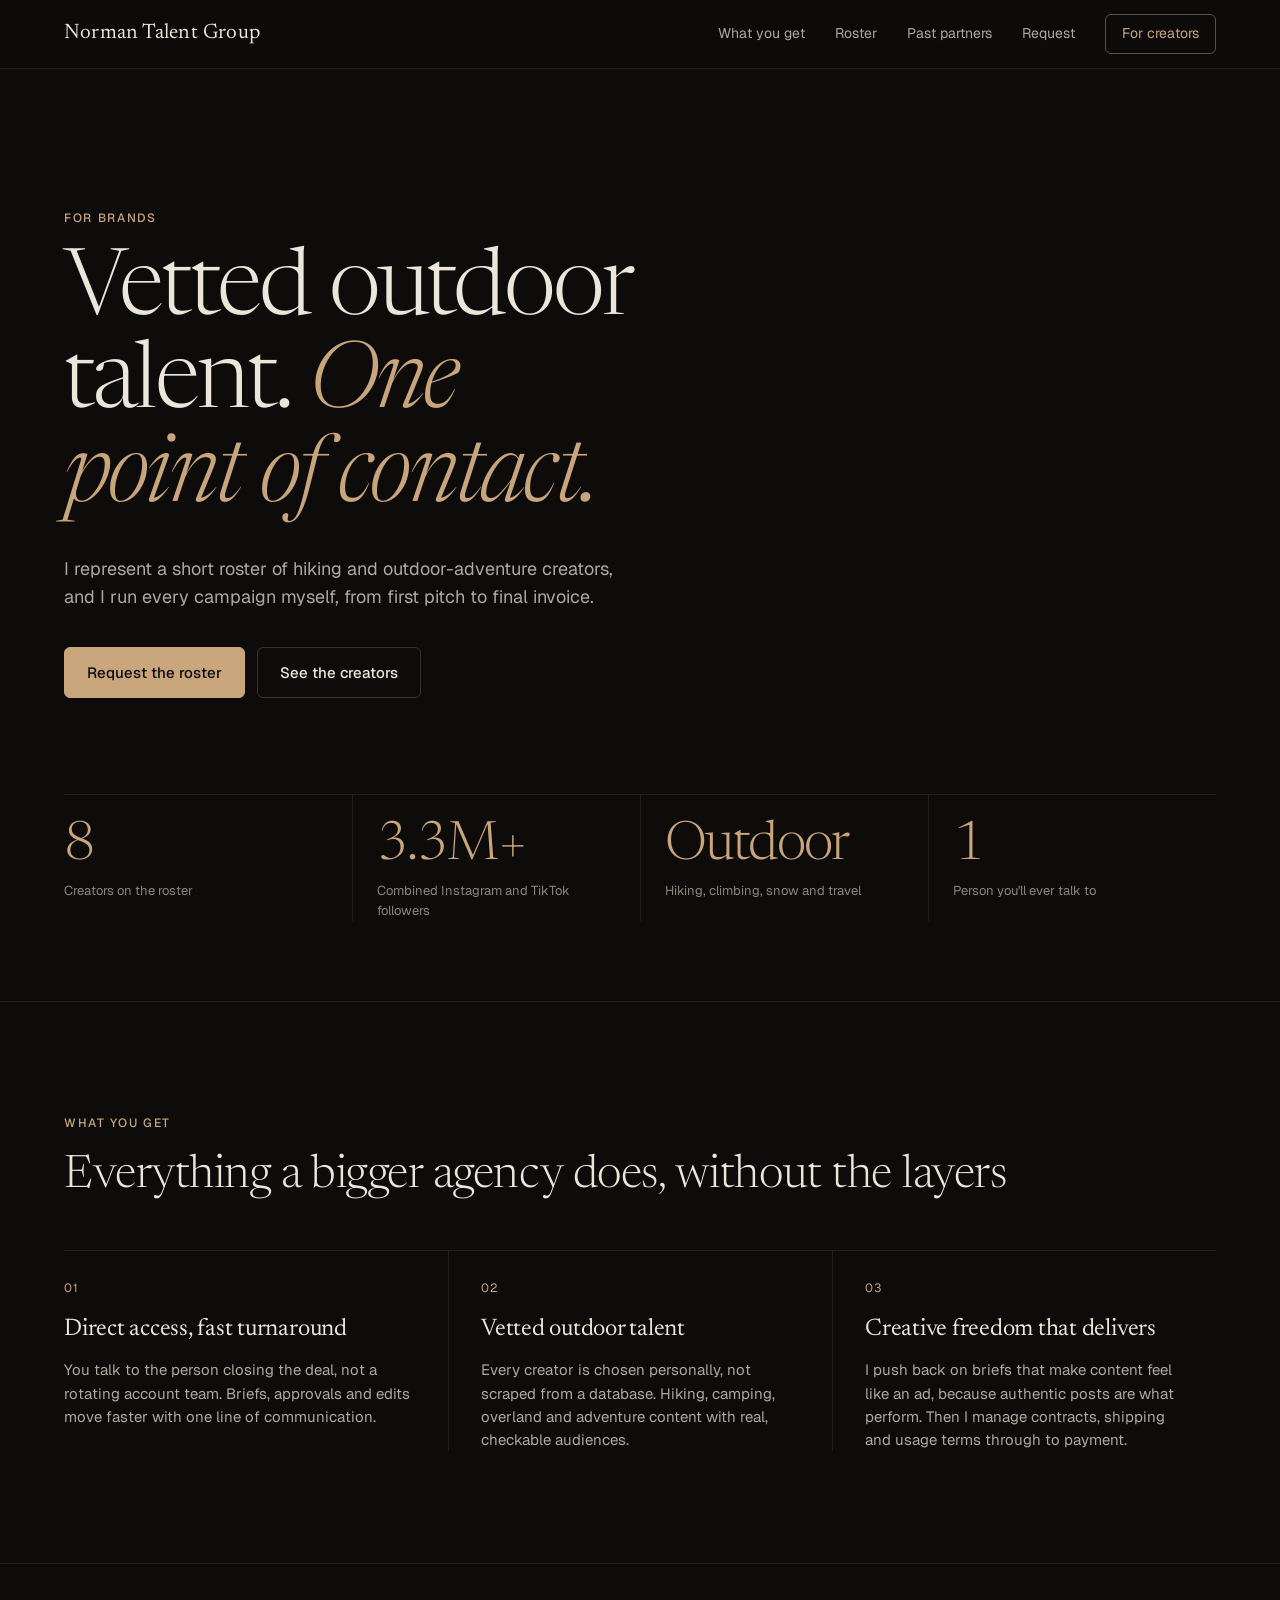
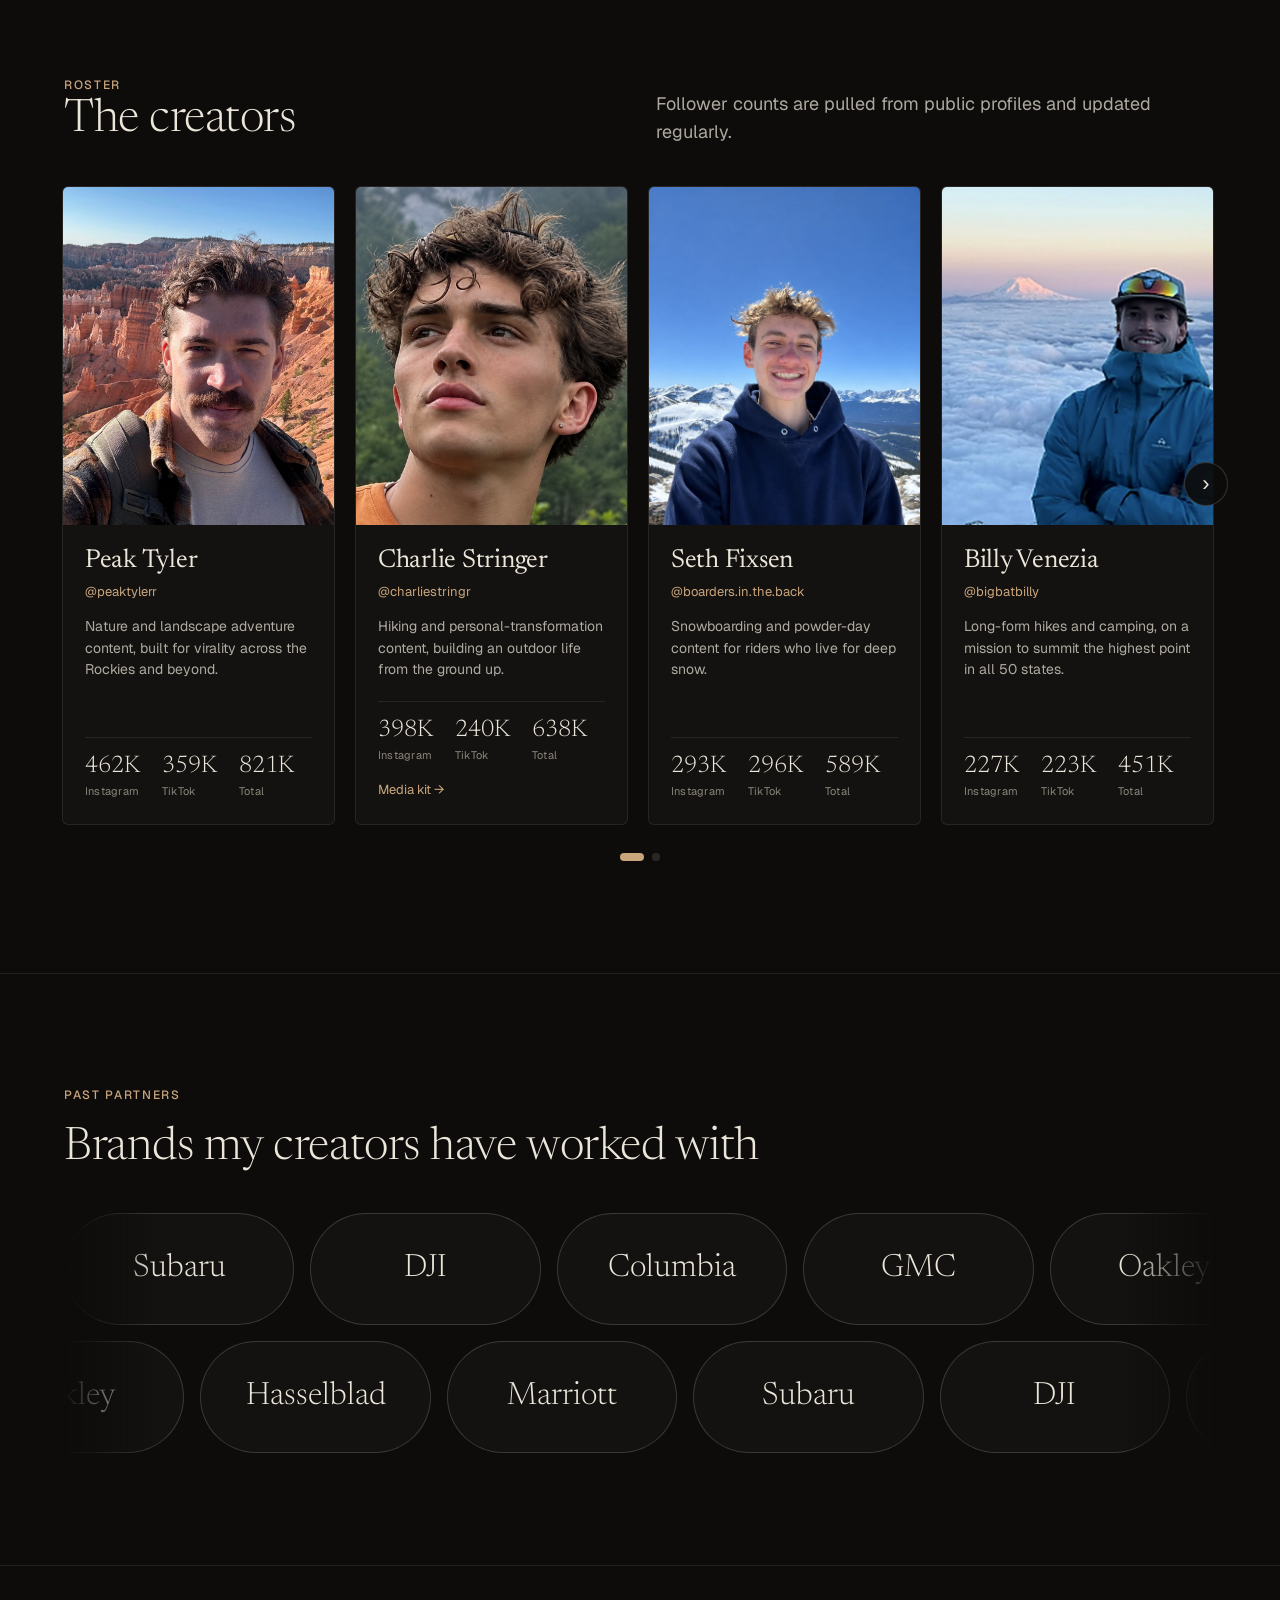
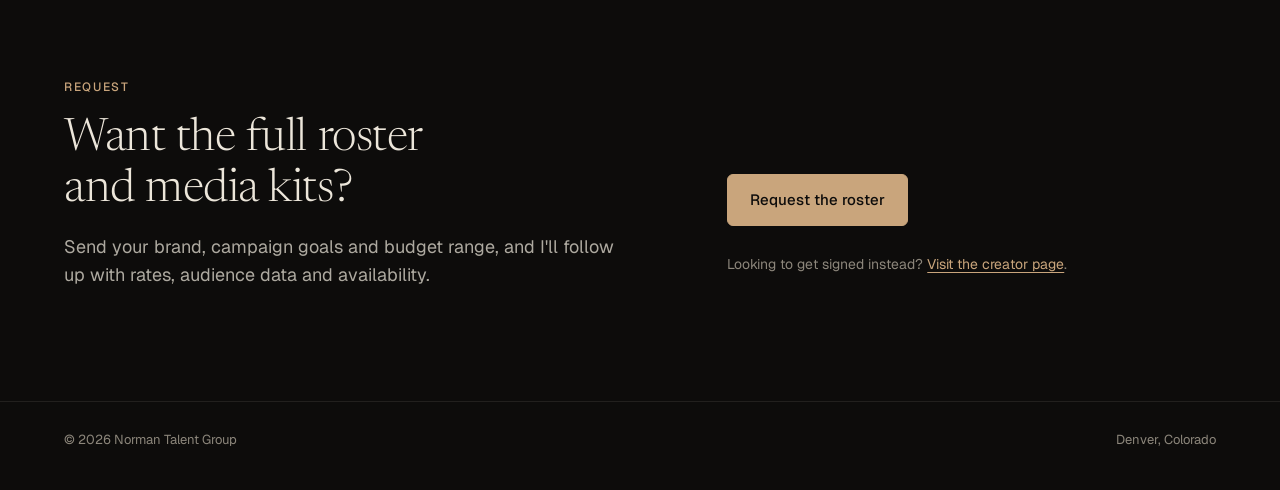
==== commit 8ad797d9: "Brand section: two-row scrolling marquee Top row scrolls left, bottom row scrolls right. Built from " ====
--- a/for-brands.html
+++ b/for-brands.html
@@ -68,5 +68,6 @@
 </main>
 <footer><div class="wrap"><div>&copy; 2026 Norman Talent Group</div><div>Denver, Colorado</div></div></footer>
 <script src="roster.js?v=4"></script>
+<script src="brands-marquee.js"></script>
 </body>
 </html>
--- a/style.css
+++ b/style.css
@@ -96,6 +96,18 @@
 /* brands */
 .brand-list { display: flex; flex-wrap: wrap; gap: 14px 40px; margin: 36px 0 0; padding: 0; list-style: none; }
 .brand-list li { font-family: var(--display); font-size: clamp(24px, 3vw, 34px); font-weight: 300; color: var(--ink2); }
+.sr-only { position: absolute; width: 1px; height: 1px; padding: 0; margin: -1px; overflow: hidden; clip: rect(0 0 0 0); white-space: nowrap; border: 0; }
+
+/* brand marquee: two rows scrolling in opposite directions */
+.marquee-box { margin-top: 40px; display: flex; flex-direction: column; gap: 16px; }
+.marquee { overflow: hidden; -webkit-mask-image: linear-gradient(90deg, transparent, #000 8%, #000 92%, transparent); mask-image: linear-gradient(90deg, transparent, #000 8%, #000 92%, transparent); }
+.marquee-track { display: flex; width: max-content; animation: marquee 60s linear infinite; }
+.marquee.reverse .marquee-track { animation-direction: reverse; margin-left: -110px; }
+.marquee:hover .marquee-track { animation-play-state: paused; }
+.marquee-pill { flex: 0 0 auto; margin-right: 16px; min-width: clamp(160px, 18vw, 240px); padding: clamp(18px, 2.4vw, 30px) 36px; text-align: center; border: 1px solid var(--hair); border-radius: 999px; background: var(--s1); font-family: var(--display); font-size: clamp(22px, 2.6vw, 32px); font-weight: 300; color: var(--ink); white-space: nowrap; transition: border-color .2s, color .2s; }
+.marquee-pill:hover { border-color: var(--clayline); color: var(--clay); }
+@keyframes marquee { from { transform: translateX(0); } to { transform: translateX(-50%); } }
+@media (prefers-reduced-motion: reduce) { .marquee-track { animation: none; } }
 
 /* contact */
 .contact { display: grid; grid-template-columns: 1.2fr 1fr; gap: clamp(32px, 6vw, 88px); align-items: end; }
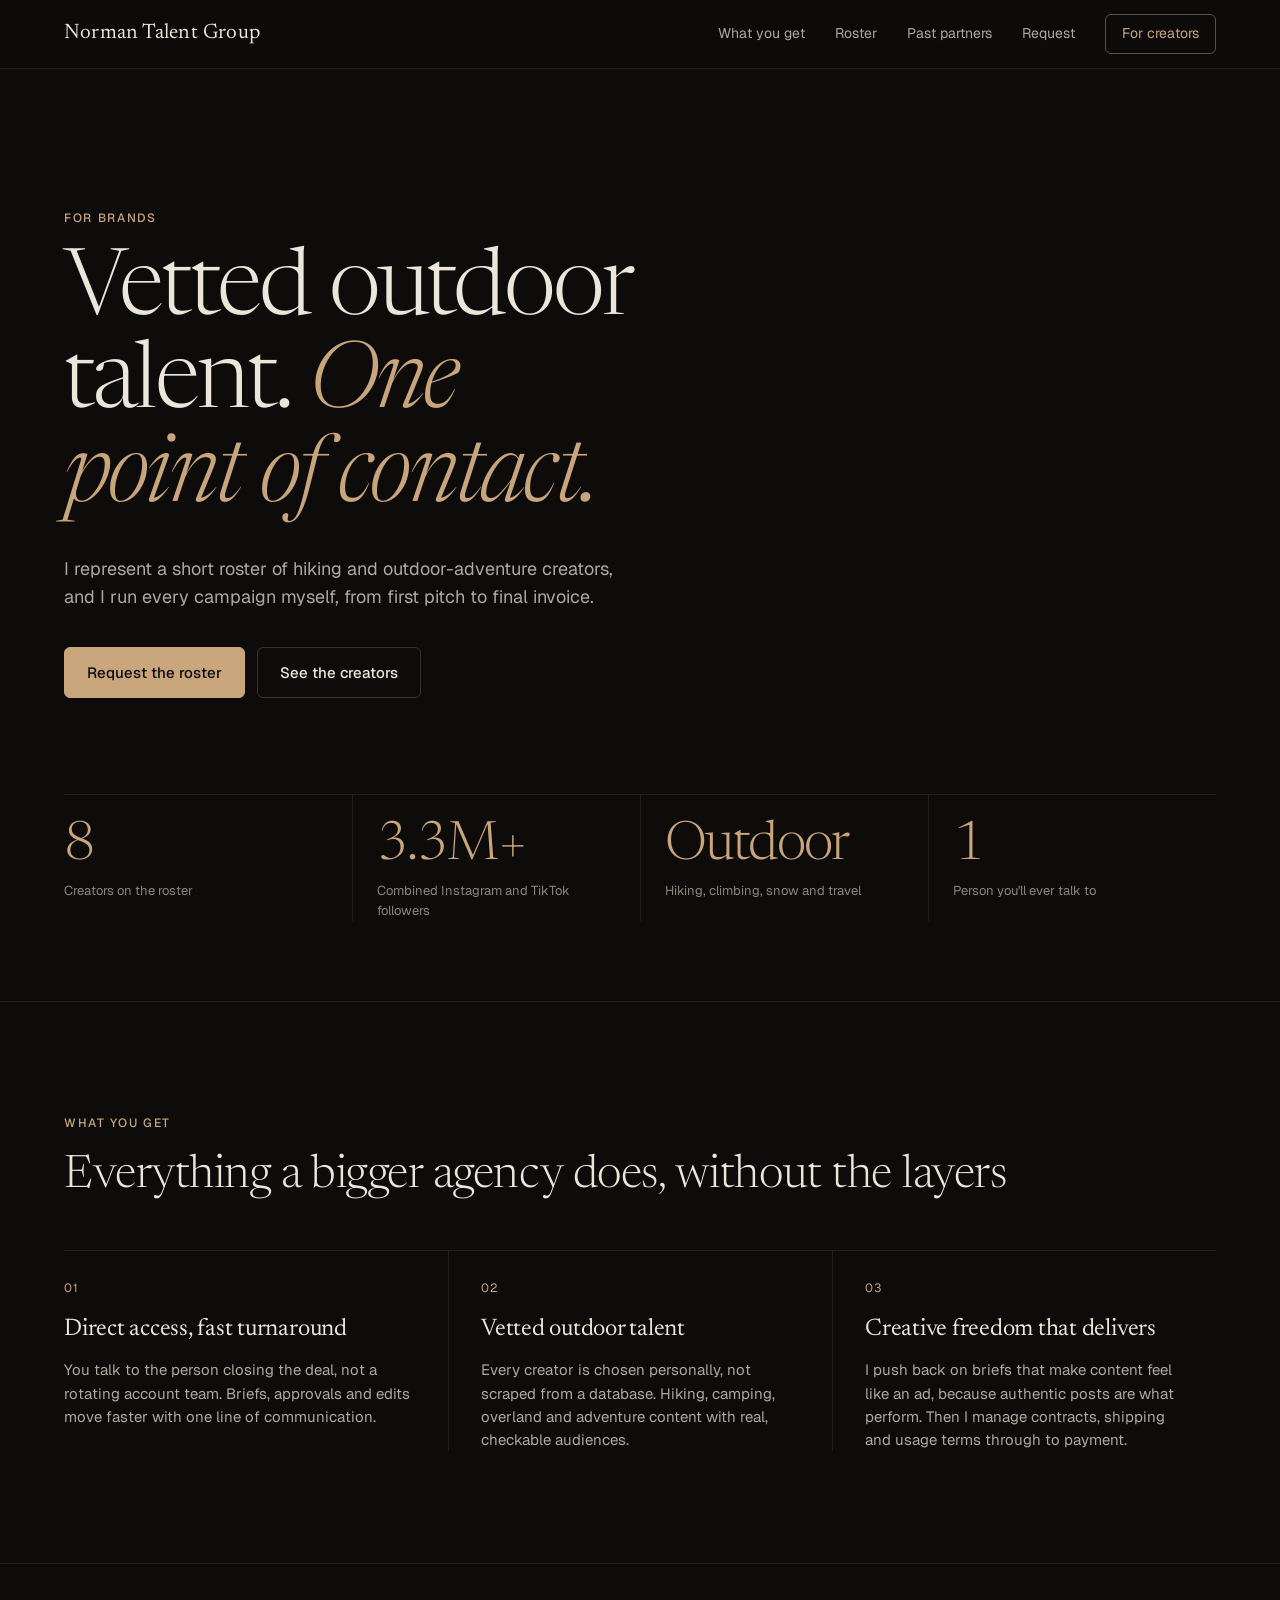
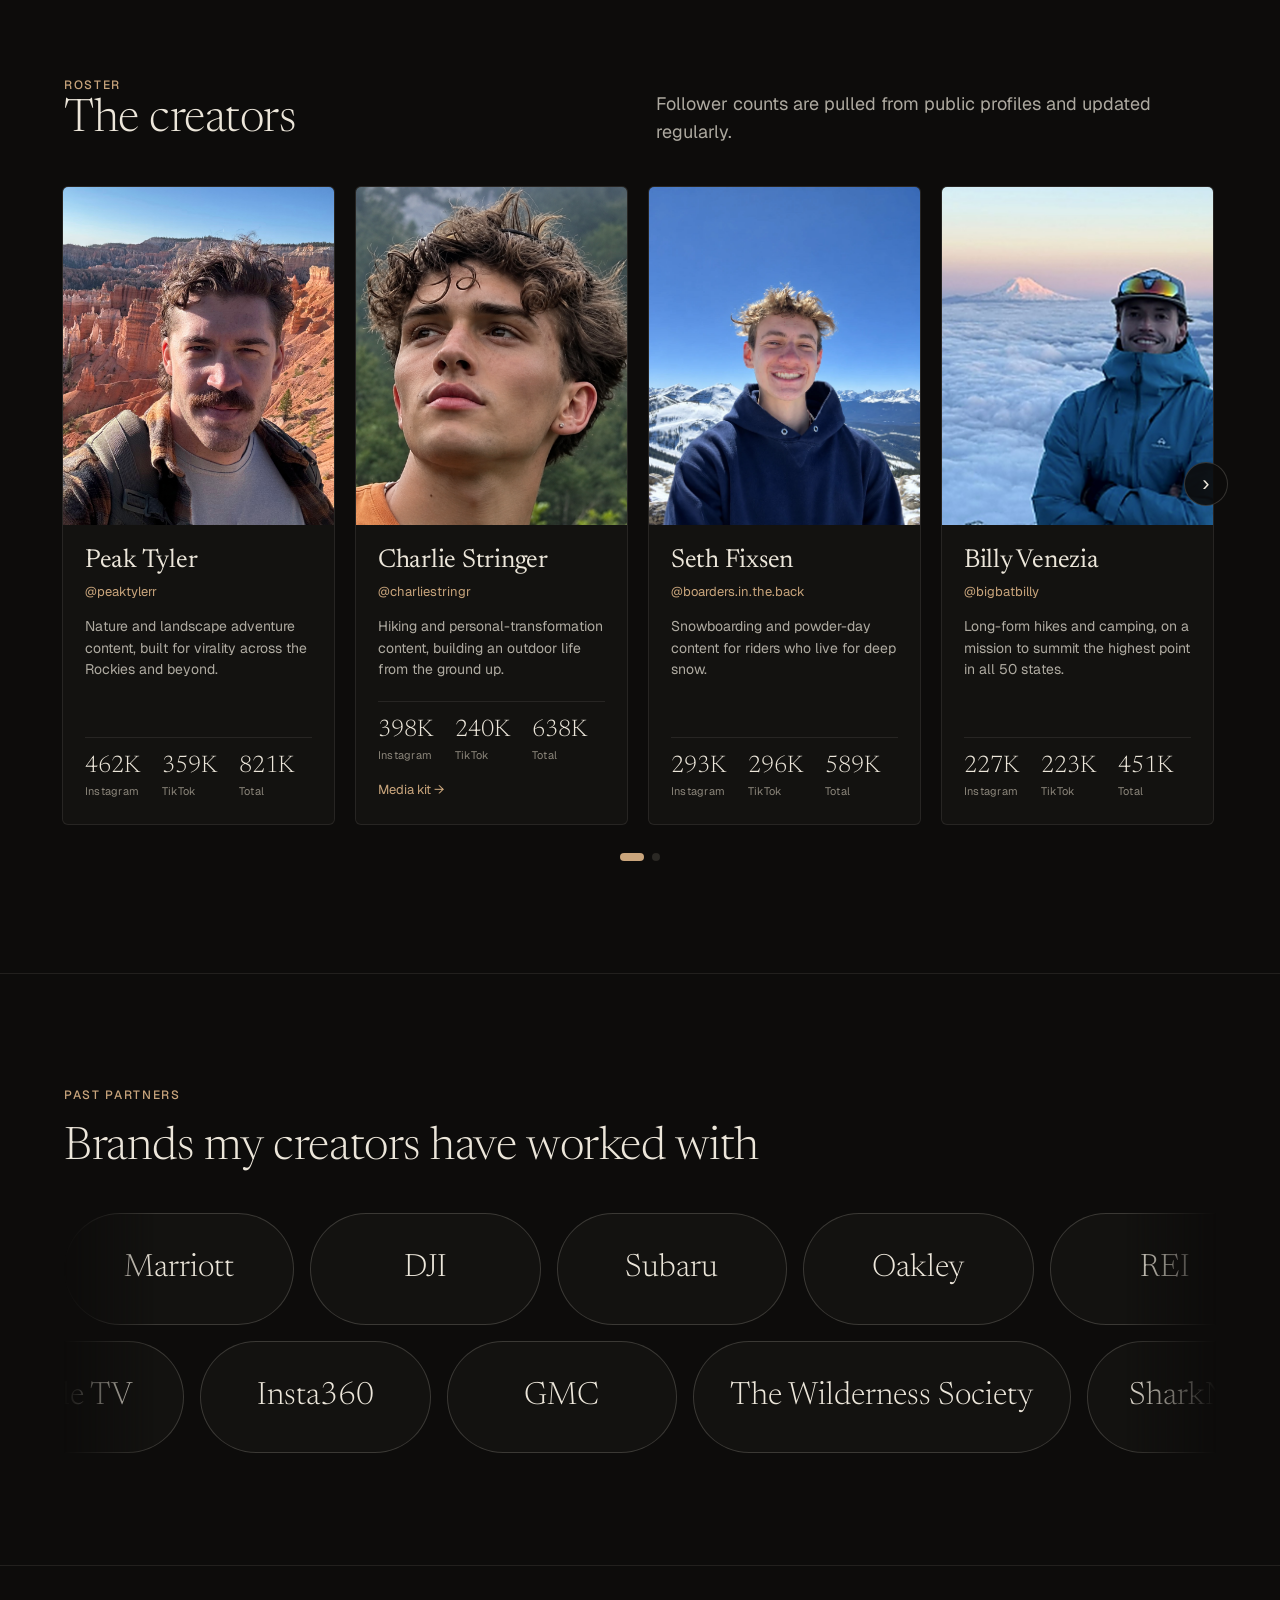
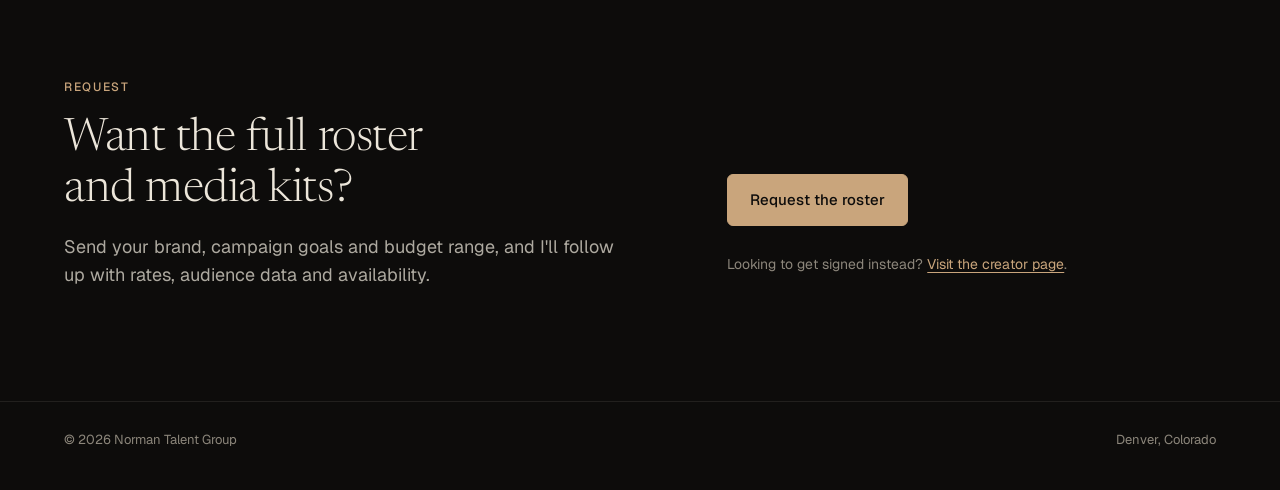
==== commit 318291b6: "Brand list: 18 brands from Zoho deals, one set per row Adds REI, KEEN, CLIF Bar, Anker, Insta360, Ap" ====
--- a/for-brands.html
+++ b/for-brands.html
@@ -9,7 +9,7 @@
 <link rel="preconnect" href="https://fonts.googleapis.com">
 <link rel="preconnect" href="https://fonts.gstatic.com" crossorigin>
 <link rel="stylesheet" href="https://fonts.googleapis.com/css2?family=Newsreader:ital,opsz,wght@0,6..72,300..500;1,6..72,300..500&family=Geist:wght@300..600&display=swap">
-<link rel="stylesheet" href="style.css?v=6">
+<link rel="stylesheet" href="style.css?v=7">
 </head>
 <body>
 <header class="nav"><div class="wrap">
@@ -55,7 +55,7 @@
 <section class="section" id="partners"><div class="wrap">
   <p class="eyebrow">Past partners</p>
   <h2>Brands my creators have worked with</h2>
-  <ul class="brand-list"><li>Subaru</li><li>DJI</li><li>Columbia</li><li>GMC</li><li>Oakley</li><li>Hasselblad</li><li>Marriott</li></ul>
+  <ul class="brand-list"><li>Marriott</li><li>DJI</li><li>Subaru</li><li>Oakley</li><li>REI</li><li>Hasselblad</li><li>CLIF Bar</li><li>Anker</li><li>KEEN</li><li>Apple TV</li><li>Insta360</li><li>GMC</li><li>The Wilderness Society</li><li>SharkNinja</li><li>Pioneer Camp</li><li>Tessan</li><li>Opal</li><li>Hattvika Lodge</li></ul>
 </div></section>
 
 <section class="section" id="request"><div class="wrap contact">
@@ -68,6 +68,6 @@
 </main>
 <footer><div class="wrap"><div>&copy; 2026 Norman Talent Group</div><div>Denver, Colorado</div></div></footer>
 <script src="roster.js?v=4"></script>
-<script src="brands-marquee.js"></script>
+<script src="brands-marquee.js?v=3"></script>
 </body>
 </html>
--- a/style.css
+++ b/style.css
@@ -99,13 +99,11 @@
 .sr-only { position: absolute; width: 1px; height: 1px; padding: 0; margin: -1px; overflow: hidden; clip: rect(0 0 0 0); white-space: nowrap; border: 0; }
 
 /* brand marquee: two rows scrolling in opposite directions */
-.marquee-box { margin-top: 40px; display: flex; flex-direction: column; gap: 16px; }
+.marquee-box { pointer-events: none; -webkit-user-select: none; user-select: none; margin-top: 40px; display: flex; flex-direction: column; gap: 16px; }
 .marquee { overflow: hidden; -webkit-mask-image: linear-gradient(90deg, transparent, #000 8%, #000 92%, transparent); mask-image: linear-gradient(90deg, transparent, #000 8%, #000 92%, transparent); }
-.marquee-track { display: flex; width: max-content; animation: marquee 60s linear infinite; }
+.marquee-track { display: flex; width: max-content; animation: marquee 90s linear infinite; }
 .marquee.reverse .marquee-track { animation-direction: reverse; margin-left: -110px; }
-.marquee:hover .marquee-track { animation-play-state: paused; }
-.marquee-pill { flex: 0 0 auto; margin-right: 16px; min-width: clamp(160px, 18vw, 240px); padding: clamp(18px, 2.4vw, 30px) 36px; text-align: center; border: 1px solid var(--hair); border-radius: 999px; background: var(--s1); font-family: var(--display); font-size: clamp(22px, 2.6vw, 32px); font-weight: 300; color: var(--ink); white-space: nowrap; transition: border-color .2s, color .2s; }
-.marquee-pill:hover { border-color: var(--clayline); color: var(--clay); }
+.marquee-pill { flex: 0 0 auto; margin-right: 16px; min-width: clamp(160px, 18vw, 240px); padding: clamp(18px, 2.4vw, 30px) 36px; text-align: center; border: 1px solid var(--hair); border-radius: 999px; background: var(--s1); font-family: var(--display); font-size: clamp(22px, 2.6vw, 32px); font-weight: 300; color: var(--ink); white-space: nowrap; }
 @keyframes marquee { from { transform: translateX(0); } to { transform: translateX(-50%); } }
 @media (prefers-reduced-motion: reduce) { .marquee-track { animation: none; } }
 
